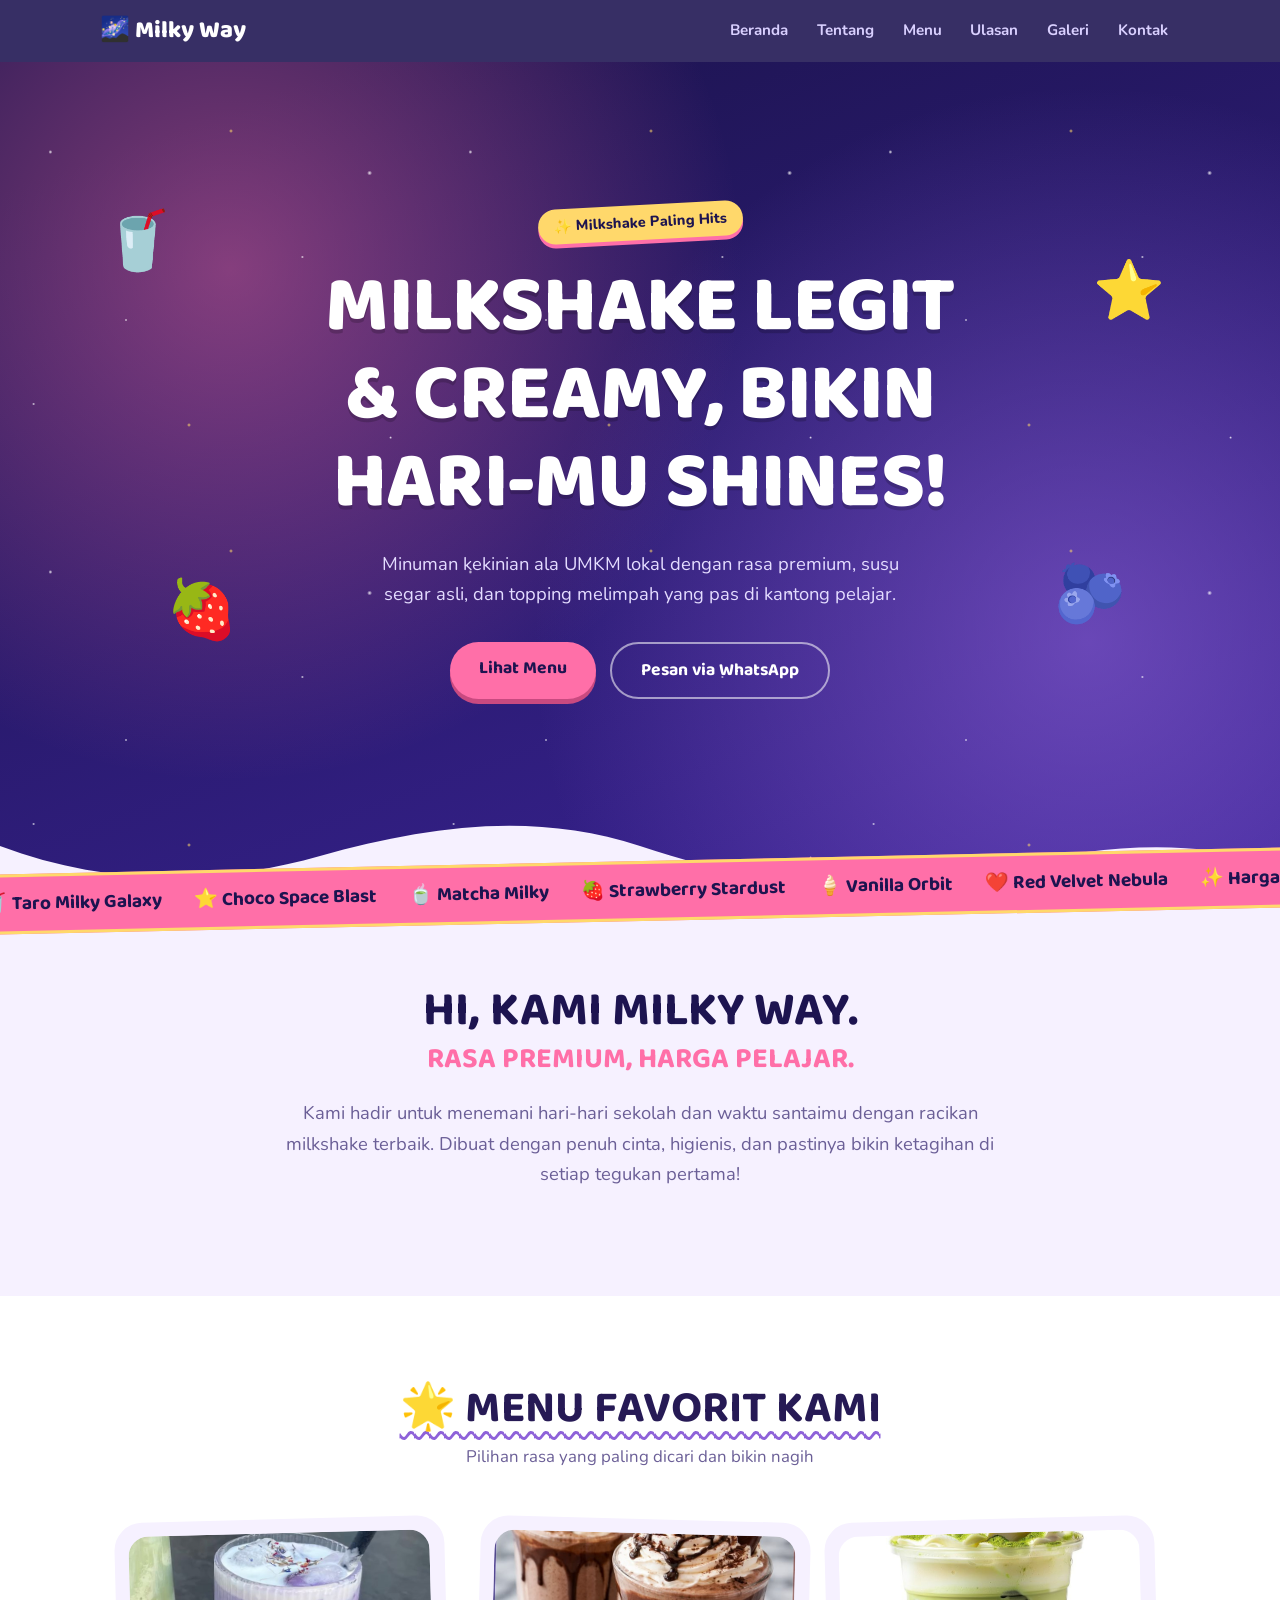
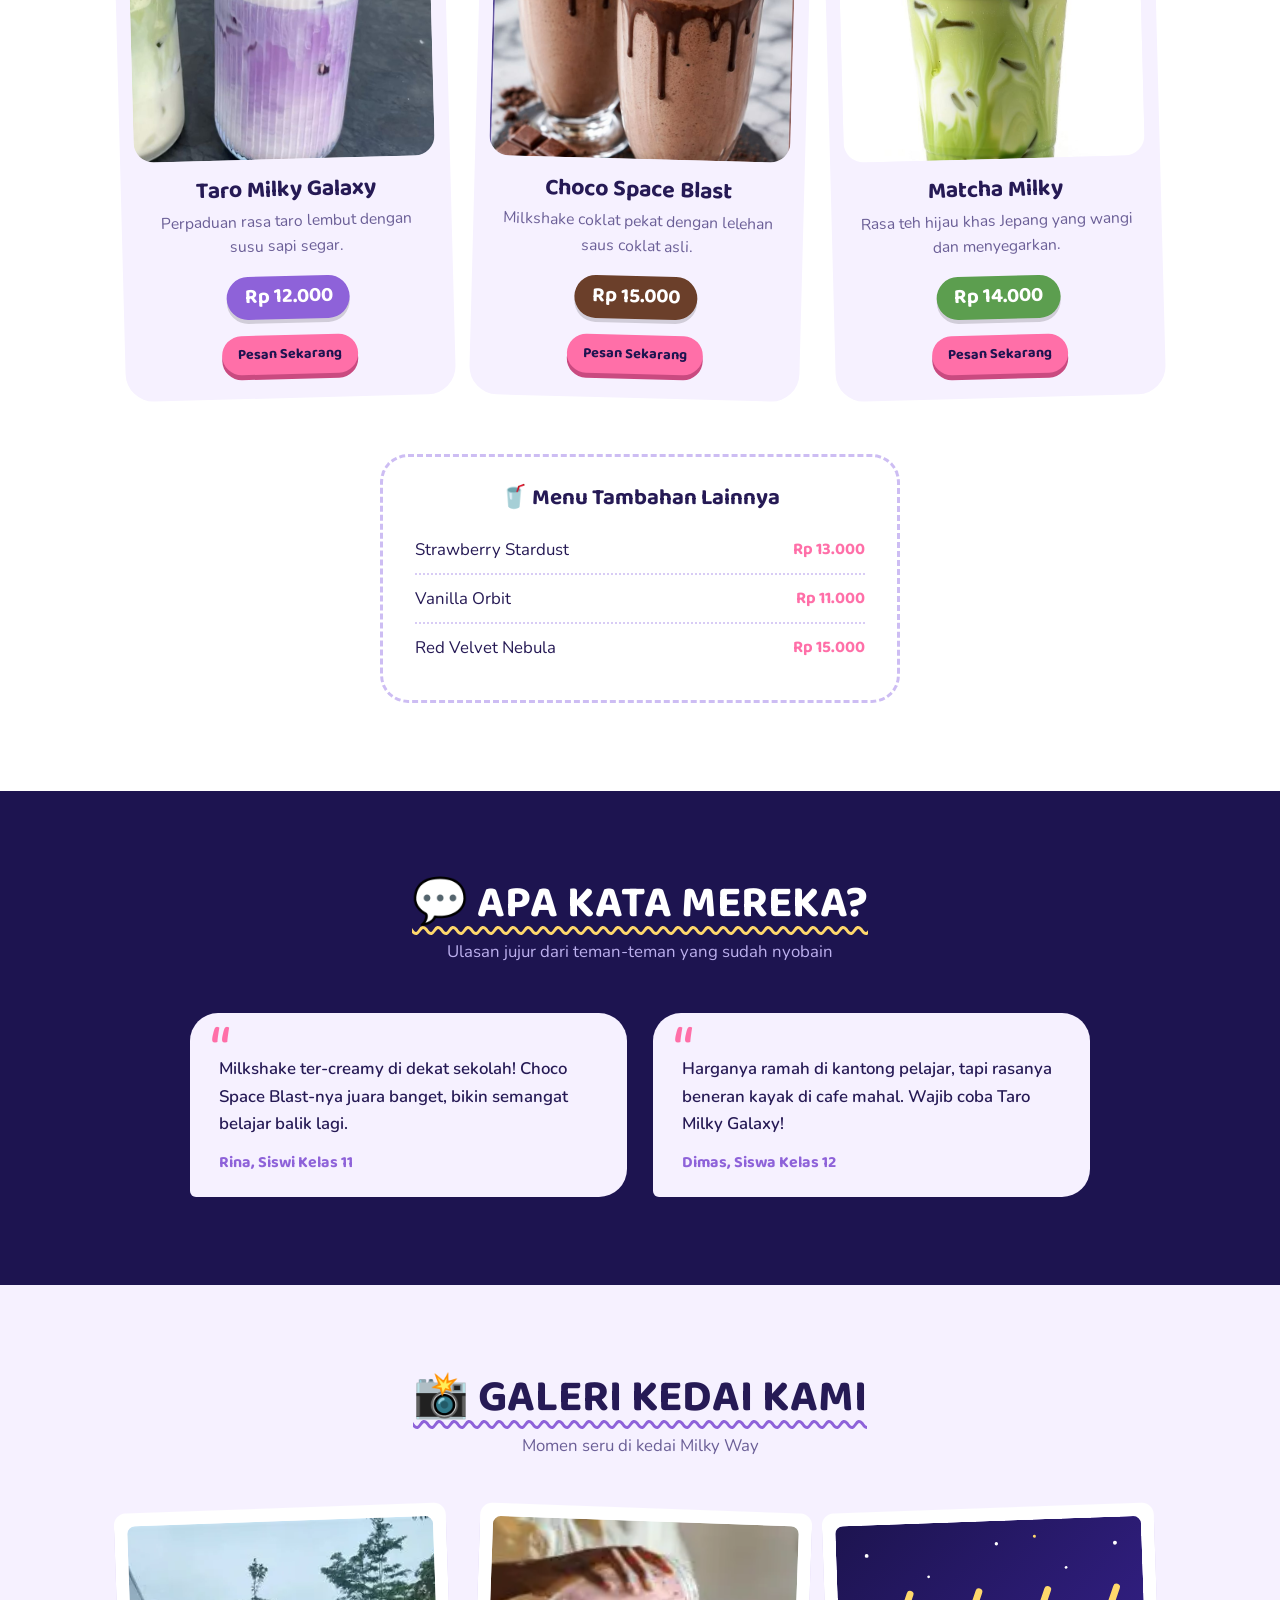
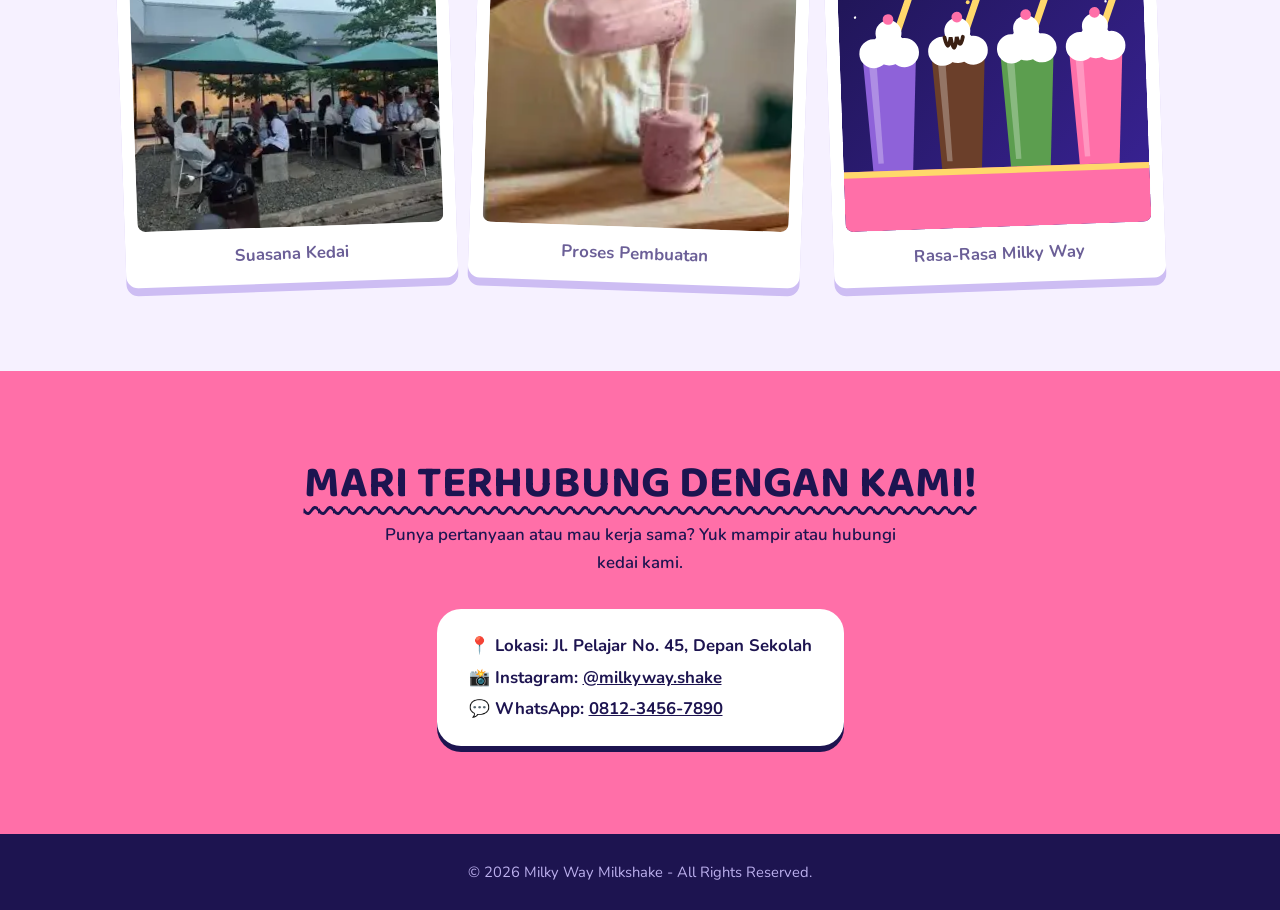
==== index.html @ abfe99e4 "Update index.html" ====
<!DOCTYPE html>
<html lang="id">
<head>
    <meta charset="UTF-8">
    <meta name="viewport" content="width=device-width, initial-scale=1.0">
    <link rel="stylesheet" href="lp.css">
    <title>Milky Way - Milkshake Kekinian</title>
</head>
<body>

  <!-- NAVBAR / HEADER -->
  <header>
    <div class="navbar">
      <div class="logo">🌌 Milky Way</div>
      <nav>
        <a href="#beranda">Beranda</a>
        <a href="#tentang">Tentang</a>
        <a href="#menu">Menu</a>
        <a href="#testimoni">Ulasan</a>
        <a href="#galeri">Galeri</a>
        <a href="#kontak">Kontak</a>
      </nav>
    </div>
  </header>

  <!-- 1. BERANDA -->
  <section id="beranda" class="hero-section">
    <span class="float f1">🥤</span>
    <span class="float f2">⭐</span>
    <span class="float f3">🍓</span>
    <span class="float f4">🫐</span>
    <div class="hero-content">
      <span class="badge">✨ Milkshake Paling Hits</span>
      <h1>MILKSHAKE LEGIT & CREAMY, BIKIN HARI-MU SHINES!</h1>
      <p>Minuman kekinian ala UMKM lokal dengan rasa premium, susu segar asli, dan topping melimpah yang pas di kantong pelajar.</p>
      <div class="hero-buttons">
        <a href="#menu" class="btn-primary">Lihat Menu</a>
        <a href="https://wa.me/6281234567890?text=Halo%20Kak,%20saya%20mau%20pesan%20Milkshake%20Milky%20Way" target="_blank" class="btn-secondary">Pesan via WhatsApp</a>
      </div>
    </div>
  </section>

  <!-- PITA BERJALAN -->
  <div class="ticker" aria-hidden="true">
    <div class="ticker-track">
      <span>🥤 Taro Milky Galaxy</span><span>⭐ Choco Space Blast</span><span>🍵 Matcha Milky</span><span>🍓 Strawberry Stardust</span><span>🍦 Vanilla Orbit</span><span>❤️ Red Velvet Nebula</span><span>✨ Harga Pelajar</span><span>🥛 Susu Segar Asli</span>
      <span>🥤 Taro Milky Galaxy</span><span>⭐ Choco Space Blast</span><span>🍵 Matcha Milky</span><span>🍓 Strawberry Stardust</span><span>🍦 Vanilla Orbit</span><span>❤️ Red Velvet Nebula</span><span>✨ Harga Pelajar</span><span>🥛 Susu Segar Asli</span>
    </div>
  </div>

  <!-- 2. TENTANG -->
  <section id="tentang" class="tentang-section">
    <div class="tentang-container">
      <h2>HI, KAMI MILKY WAY.</h2>
      <h3>RASA PREMIUM, HARGA PELAJAR.</h3>
      <p>Kami hadir untuk menemani hari-hari sekolah dan waktu santaimu dengan racikan milkshake terbaik. Dibuat dengan penuh cinta, higienis, dan pastinya bikin ketagihan di setiap tegukan pertama!</p>
    </div>
  </section>

  <!-- 3. MENU -->
  <section id="menu" class="menu-section">
    <h2>🌟 MENU FAVORIT KAMI</h2>
    <p class="section-subtitle">Pilihan rasa yang paling dicari dan bikin nagih</p>

    <div class="menu-container">
      <div class="menu-kartu">
        <img src="image/taro.jpg" alt="Taro Milky Galaxy">
        <h3>Taro Milky Galaxy</h3>
        <p>Perpaduan rasa taro lembut dengan susu sapi segar.</p>
        <span class="harga">Rp 12.000</span>
        <a href="https://wa.me/6281234567890?text=Halo,%20saya%20mau%20pesan%20Taro%20Milky%20Galaxy" target="_blank" class="btn-primary" style="margin-top: 1rem; display: inline-block; font-size: 0.9rem; padding: 0.5rem 1rem;">Pesan Sekarang</a>
      </div>
      <div class="menu-kartu">
        <img src="image/choco.jpg" alt="Choco Space Blast">
        <h3>Choco Space Blast</h3>
        <p>Milkshake coklat pekat dengan lelehan saus coklat asli.</p>
        <span class="harga">Rp 15.000</span>
        <a href="https://wa.me/6281234567890?text=Halo,%20saya%20mau%20pesan%20Choco%20Space%20Blast" target="_blank" class="btn-primary" style="margin-top: 1rem; display: inline-block; font-size: 0.9rem; padding: 0.5rem 1rem;">Pesan Sekarang</a>
      </div>
      <div class="menu-kartu">
        <img src="image/matcha.jpg" alt="Matcha Milky">
        <h3>Matcha Milky</h3>
        <p>Rasa teh hijau khas Jepang yang wangi dan menyegarkan.</p>
        <span class="harga">Rp 14.000</span>
        <a href="https://wa.me/6281234567890?text=Halo,%20saya%20mau%20pesan%20Matcha%20Milky" target="_blank" class="btn-primary" style="margin-top: 1rem; display: inline-block; font-size: 0.9rem; padding: 0.5rem 1rem;">Pesan Sekarang</a>
      </div>
    </div>

    <div class="menu-lainnya">
      <h3>🥤 Menu Tambahan Lainnya</h3>
      <ul>
        <li><span>Strawberry Stardust</span> <strong>Rp 13.000</strong></li>
        <li><span>Vanilla Orbit</span> <strong>Rp 11.000</strong></li>
        <li><span>Red Velvet Nebula</span> <strong>Rp 15.000</strong></li>
      </ul>
    </div>
  </section>

  <!-- 4. ULASAN -->
  <section id="testimoni" class="testimoni-section">
    <h2>💬 APA KATA MEREKA?</h2>
    <p class="section-subtitle">Ulasan jujur dari teman-teman yang sudah nyobain</p>

    <div class="testimoni-container">
      <div class="testimoni-kartu">
        <p>Milkshake ter-creamy di dekat sekolah! Choco Space Blast-nya juara banget, bikin semangat belajar balik lagi.</p>
        <h4>Rina, Siswi Kelas 11</h4>
      </div>
      <div class="testimoni-kartu">
        <p>Harganya ramah di kantong pelajar, tapi rasanya beneran kayak di cafe mahal. Wajib coba Taro Milky Galaxy!</p>
        <h4>Dimas, Siswa Kelas 12</h4>
      </div>
    </div>
  </section>

  <!-- 5. GALERI -->
  <section id="galeri" class="galeri-section">
    <h2>📸 GALERI KEDAI KAMI</h2>
    <p class="section-subtitle">Momen seru di kedai Milky Way</p>

    <div class="galeri-container">
      <div class="galeri-kartu">
        <img src="image/suasana.webp" alt="Suasana Kedai">
        <p>Suasana Kedai</p>
      </div>
      <div class="galeri-kartu">
        <img src="image/proses.webp" alt="Proses Pembuatan">
        <p>Proses Pembuatan</p>
      </div>
      <div class="galeri-kartu">
        <img src="image/rasa.svg" alt="Berbagai rasa milkshake Milky Way">
        <p>Rasa-Rasa Milky Way</p>
      </div>
    </div>
  </section>

  <!-- 6. KONTAK -->
  <section id="kontak" class="kontak-section">
    <h2>MARI TERHUBUNG DENGAN KAMI!</h2>
    <p>Punya pertanyaan atau mau kerja sama? Yuk mampir atau hubungi kedai kami.</p>
    <div class="kontak-info">
      <p>📍 Lokasi: Jl. Pelajar No. 45, Depan Sekolah</p>
      <p>📸 Instagram: <a href="https://instagram.com/milkyway.shake" target="_blank" style="color: var(--night); font-weight: bold;">@milkyway.shake</a></p>
      <p>💬 WhatsApp: <a href="https://wa.me/6281234567890" target="_blank" style="color: var(--night); font-weight: bold;">0812-3456-7890</a></p>
    </div>
  </section>

  <footer>
    <p>&copy; 2026 Milky Way Milkshake - All Rights Reserved.</p>
  </footer>

</body>
</html>
---- lp.css ----
@import url('https://fonts.googleapis.com/css2?family=Baloo+2:wght@600;700;800&family=Nunito:wght@400;600;700&display=swap');

/* ---------- Token warna & font: langit malam ---------- */
:root {
  --night: #1d1450;
  --night-2: #3a2397;
  --milk: #f6f1ff;
  --white: #ffffff;
  --ink: #261a55;
  --muted: #6b5f97;
  --lilac: #cdbdf3;
  --pink: #ff6fa8;
  --taro: #8e62d9;
  --choco: #6b3f2a;
  --matcha: #5c9e4f;
  --butter: #ffd86b;
  --display: 'Baloo 2', 'Trebuchet MS', sans-serif;
  --body: 'Nunito', 'Segoe UI', sans-serif;
}

*, *::before, *::after { box-sizing: border-box; }
html { scroll-behavior: smooth; }

body {
  margin: 0;
  overflow-x: hidden;
  font-family: var(--body);
  font-size: 1.05rem;
  line-height: 1.65;
  color: var(--ink);
  background: var(--milk);
}

h1, h2, h3, h4 { font-family: var(--display); line-height: 1.1; margin: 0; }
img { max-width: 100%; display: block; }
a:focus-visible { outline: 3px solid var(--butter); outline-offset: 3px; }

section { padding: 5.5rem 1.25rem; scroll-margin-top: 64px; }

/* ---------- Navbar ---------- */
header {
  position: sticky; top: 0; z-index: 50;
  background: rgba(29, 20, 80, 0.88);
  backdrop-filter: blur(10px);
  -webkit-backdrop-filter: blur(10px);
}
.navbar {
  max-width: 1120px; margin: 0 auto;
  padding: 0.7rem 1.25rem;
  display: flex; align-items: center; justify-content: space-between; gap: 1rem;
}
.logo {
  font-family: var(--display); font-weight: 800; font-size: 1.5rem;
  color: var(--white); white-space: nowrap;
}
nav { display: flex; align-items: center; gap: 0.3rem; }
nav a {
  color: #d9d0ff; text-decoration: none; font-weight: 700; font-size: 0.95rem;
  padding: 0.4rem 0.75rem; border-radius: 999px; white-space: nowrap;
  transition: background 0.2s, color 0.2s, transform 0.2s;
}
nav a:hover { background: rgba(255, 255, 255, 0.12); color: var(--white); }
nav a.btn-login {
  background: var(--pink); color: var(--night);
  margin-left: 0.5rem; padding: 0.45rem 1.1rem;
}
nav a.btn-login::before { content: "🔑 "; }
nav a.btn-login:hover { background: var(--butter); color: var(--night); transform: rotate(-3deg) scale(1.05); }

/* ---------- Hero ---------- */
.hero-section {
  position: relative; min-height: 92vh;
  display: flex; align-items: center; justify-content: center;
  text-align: center; padding: 6rem 1.25rem 9rem;
  color: var(--white); overflow: hidden;
  background:
    radial-gradient(circle at 18% 25%, rgba(255, 111, 168, 0.45), transparent 42%),
    radial-gradient(circle at 85% 70%, rgba(142, 98, 217, 0.6), transparent 45%),
    linear-gradient(160deg, var(--night) 10%, var(--night-2) 100%);
}
.hero-section::before {
  content: ""; position: absolute; inset: -50% 0 0 0;
  background-image:
    radial-gradient(2px 2px at 12% 20%, #fff, transparent),
    radial-gradient(1.5px 1.5px at 30% 60%, #fff, transparent),
    radial-gradient(2px 2px at 55% 15%, var(--butter), transparent),
    radial-gradient(1.5px 1.5px at 72% 45%, #fff, transparent),
    radial-gradient(2.5px 2.5px at 88% 25%, #fff, transparent),
    radial-gradient(1.5px 1.5px at 8% 80%, #fff, transparent),
    radial-gradient(2px 2px at 45% 85%, var(--butter), transparent),
    radial-gradient(1.5px 1.5px at 93% 88%, #fff, transparent);
  background-size: 420px 420px;
  opacity: 0.85;
  animation: bintang 90s linear infinite;
}
.hero-section::after {
  content: ""; position: absolute; left: 0; right: 0; bottom: -1px; height: 90px;
  background: url("data:image/svg+xml,%3Csvg xmlns='http://www.w3.org/2000/svg' viewBox='0 0 1440 90' preserveAspectRatio='none'%3E%3Cpath fill='%23f6f1ff' d='M0 45c120 40 240 40 360 10s240-45 360-10 240 55 360 30 240-45 360-10V90H0z'/%3E%3C/svg%3E") center / 100% 100% no-repeat;
}
@keyframes bintang { to { transform: translateY(420px); } }

/* emoji melayang */
.float {
  position: absolute; z-index: 1;
  font-size: clamp(2rem, 5vw, 3.6rem);
  animation: melayang 6s ease-in-out infinite;
}
.f1 { top: 16%; left: 8%; }
.f2 { top: 22%; right: 9%; animation-delay: -2s; }
.f3 { bottom: 28%; left: 13%; animation-delay: -4s; }
.f4 { bottom: 30%; right: 12%; animation-delay: -1s; }
@keyframes melayang { 50% { transform: translateY(-18px) rotate(8deg); } }

.hero-content { position: relative; z-index: 2; max-width: 760px; }
.badge {
  display: inline-block; background: var(--butter); color: var(--night);
  font-weight: 800; font-size: 0.9rem; padding: 0.35rem 1rem;
  border-radius: 999px; margin-bottom: 1.4rem;
  transform: rotate(-3deg); box-shadow: 0 4px 0 var(--pink);
}
.hero-content h1 {
  font-size: clamp(2.6rem, 8vw, 5rem); font-weight: 800;
  letter-spacing: -0.01em; text-wrap: balance;
  text-shadow: 0 4px 0 rgba(0, 0, 0, 0.18);
}
.hero-content > p {
  max-width: 560px; margin: 1.4rem auto 2rem;
  color: #e4dcff; font-size: 1.15rem;
}
.hero-buttons { display: flex; gap: 0.9rem; justify-content: center; flex-wrap: wrap; }
.btn-primary, .btn-secondary {
  font-family: var(--display); font-weight: 700; font-size: 1.1rem;
  text-decoration: none; padding: 0.75rem 1.8rem; border-radius: 999px;
  transition: transform 0.15s, box-shadow 0.15s, background 0.2s;
}
.btn-primary { background: var(--pink); color: var(--night); box-shadow: 0 5px 0 #c94a80; }
.btn-primary:hover { transform: translateY(2px); box-shadow: 0 3px 0 #c94a80; }
.btn-secondary { color: var(--white); border: 2px solid rgba(255, 255, 255, 0.55); }
.btn-secondary:hover { background: rgba(255, 255, 255, 0.14); }

/* ---------- Pita berjalan ---------- */
.ticker {
  position: relative; z-index: 2;
  margin: -1.8rem -1rem 0; padding: 0.7rem 0;
  background: var(--pink); color: var(--night);
  border-block: 3px solid var(--butter);
  transform: rotate(-1.2deg);
  overflow: hidden; white-space: nowrap;
  font-family: var(--display); font-weight: 700; font-size: 1.2rem;
}
.ticker-track { display: inline-flex; width: max-content; animation: jalan 32s linear infinite; }
.ticker-track span { padding-right: 2rem; }
@keyframes jalan { to { transform: translateX(-50%); } }

/* ---------- Tentang ---------- */
.tentang-section { background: var(--milk); padding-top: 4rem; }
.tentang-container { max-width: 720px; margin: 0 auto; text-align: center; }
.tentang-container h2 { font-size: clamp(2rem, 5vw, 3rem); color: var(--night); }
.tentang-container h3 {
  font-size: clamp(1.3rem, 3.5vw, 1.8rem); color: var(--pink); margin: 0.4rem 0 1.4rem;
}
.tentang-container p { color: var(--muted); font-size: 1.15rem; }

/* ---------- Judul seksi ---------- */
.menu-section > h2, .testimoni-section > h2, .galeri-section > h2, .kontak-section > h2 {
  text-align: center; font-size: clamp(1.9rem, 5vw, 2.8rem);
  text-decoration: underline wavy var(--taro) 3px; text-underline-offset: 10px;
}
.testimoni-section > h2 { text-decoration-color: var(--butter); }
.kontak-section > h2 { text-decoration-color: var(--night); }
.section-subtitle { text-align: center; color: var(--muted); margin: 0.6rem auto 3rem; }

/* ---------- Menu ---------- */
.menu-section { background: var(--white); }
.menu-container {
  max-width: 1040px; margin: 0 auto; display: grid; gap: 1.6rem;
  grid-template-columns: repeat(auto-fit, minmax(260px, 1fr));
}
.menu-kartu {
  background: var(--milk); border-radius: 28px; padding: 0.9rem 0.9rem 1.5rem;
  text-align: center; display: flex; flex-direction: column; align-items: center;
  transition: transform 0.25s;
}
.menu-kartu:nth-child(odd) { transform: rotate(-1.5deg); }
.menu-kartu:nth-child(even) { transform: rotate(1.5deg); }
.menu-kartu:hover { transform: rotate(0) translateY(-8px); }
.menu-kartu img {
  width: 100%; aspect-ratio: 4 / 3; object-fit: cover;
  border-radius: 20px; background: #e5dcfb;
}
.menu-kartu h3 { font-size: 1.45rem; margin: 1.1rem 0 0.4rem; }
.menu-kartu p { margin: 0 0.6rem 1rem; color: var(--muted); font-size: 0.98rem; }
.harga {
  margin-top: auto; font-family: var(--display); font-weight: 700; font-size: 1.3rem;
  color: var(--white); background: var(--taro);
  padding: 0.25rem 1.1rem; border-radius: 999px;
  box-shadow: 0 4px 0 rgba(0, 0, 0, 0.15);
}
.menu-kartu:nth-child(2) .harga { background: var(--choco); }
.menu-kartu:nth-child(3) .harga { background: var(--matcha); }

.menu-lainnya {
  max-width: 520px; margin: 3.5rem auto 0; padding: 1.8rem 2rem;
  border: 3px dashed var(--lilac); border-radius: 28px;
}
.menu-lainnya h3 { text-align: center; font-size: 1.4rem; margin-bottom: 1rem; }
.menu-lainnya ul { list-style: none; margin: 0; padding: 0; }
.menu-lainnya li {
  display: flex; justify-content: space-between; gap: 1rem;
  padding: 0.6rem 0; border-bottom: 2px dotted #d8ccf5;
}
.menu-lainnya li:last-child { border-bottom: 0; }
.menu-lainnya strong { color: var(--pink); font-family: var(--display); }

/* ---------- Ulasan ---------- */
.testimoni-section { background: var(--night); color: var(--white); }
.testimoni-section .section-subtitle { color: #bcb0ee; }
.testimoni-container {
  max-width: 900px; margin: 0 auto; display: grid; gap: 1.6rem;
  grid-template-columns: repeat(auto-fit, minmax(280px, 1fr));
}
.testimoni-kartu {
  position: relative; background: var(--milk); color: var(--ink);
  border-radius: 28px 28px 28px 6px; padding: 2.6rem 1.8rem 1.6rem;
}
.testimoni-kartu::before {
  content: "\201C"; position: absolute; top: 0.2rem; left: 1.3rem;
  font-family: var(--display); font-size: 4.5rem; line-height: 1; color: var(--pink);
}
.testimoni-kartu p { margin: 0 0 1rem; font-weight: 600; }
.testimoni-kartu h4 { font-size: 1rem; color: var(--taro); }

/* ---------- Galeri (polaroid) ---------- */
.galeri-section { background: var(--milk); }
.galeri-container {
  max-width: 1040px; margin: 0 auto; display: grid; gap: 1.4rem;
  grid-template-columns: repeat(auto-fit, minmax(240px, 1fr));
}
.galeri-kartu {
  margin: 0; text-align: center; background: var(--white);
  padding: 0.8rem 0.8rem 1rem; border-radius: 12px;
  box-shadow: 0 8px 0 var(--lilac); transition: transform 0.25s;
}
.galeri-kartu:nth-child(odd) { transform: rotate(-2deg); }
.galeri-kartu:nth-child(even) { transform: rotate(2deg); }
.galeri-kartu:hover { transform: rotate(0) scale(1.03); }
.galeri-kartu img {
  width: 100%; aspect-ratio: 1; object-fit: cover;
  border-radius: 8px; background: #e5dcfb;
}
.galeri-kartu p { margin: 0.8rem 0 0; font-weight: 700; color: var(--muted); }

/* ---------- Kontak ---------- */
.kontak-section { background: var(--pink); color: var(--night); text-align: center; }
.kontak-section > p { max-width: 520px; margin: 0.8rem auto 2rem; font-weight: 600; }
.kontak-info {
  display: inline-block; background: var(--white); border-radius: 24px;
  padding: 1.2rem 2rem; text-align: left; box-shadow: 0 6px 0 var(--night);
}
.kontak-info p { margin: 0.25rem 0; font-weight: 700; }

/* ---------- Footer ---------- */
footer {
  background: var(--night); color: #bcb0ee; text-align: center;
  padding: 1.6rem 1rem; font-size: 0.92rem;
}
footer p { margin: 0; }

/* ---------- Halaman login ---------- */
.login-body {
  position: relative; min-height: 100vh; display: grid; place-items: center;
  padding: 1.5rem; overflow: hidden; color: var(--ink);
  background:
    radial-gradient(circle at 12% 18%, rgba(255, 111, 168, 0.45), transparent 42%),
    radial-gradient(circle at 88% 80%, rgba(142, 98, 217, 0.6), transparent 45%),
    linear-gradient(160deg, var(--night) 10%, var(--night-2) 100%);
}
.login-card {
  position: relative; z-index: 2; width: min(900px, 100%);
  display: grid; grid-template-columns: 1fr 1fr;
  background: var(--white); border-radius: 36px; overflow: hidden;
  box-shadow: 0 12px 0 var(--pink);
}
.login-side {
  display: flex; flex-direction: column; justify-content: center;
  padding: 2.5rem; text-align: center; color: var(--white);
  background:
    radial-gradient(2px 2px at 20% 25%, #fff, transparent),
    radial-gradient(2px 2px at 75% 15%, var(--butter), transparent),
    radial-gradient(1.5px 1.5px at 60% 70%, #fff, transparent),
    radial-gradient(2px 2px at 25% 85%, #fff, transparent),
    linear-gradient(160deg, var(--night), var(--night-2));
}
.login-side .big { font-size: 5rem; line-height: 1; margin-bottom: 1rem; }
.login-side h2 { font-size: 2rem; }
.login-side p { margin: 0.6rem 0 0; color: #e4dcff; }
.login-form-wrap { padding: 2.5rem; }
.login-form-wrap h1 { font-size: 2.2rem; color: var(--night); }
.login-form-wrap > p { color: var(--muted); margin: 0.3rem 0 0; }
.field { display: block; margin-top: 1.1rem; font-weight: 700; font-size: 0.95rem; }
.field input {
  width: 100%; margin-top: 0.35rem; padding: 0.8rem 1rem;
  font: inherit; color: var(--ink); background: var(--milk);
  border: 2px solid var(--lilac); border-radius: 16px;
}
.field input:focus {
  outline: none; background: var(--white);
  border-color: var(--taro); box-shadow: 0 0 0 4px #e5dcfb;
}
button.btn-primary { border: 0; cursor: pointer; width: 100%; margin-top: 1.6rem; }
.login-back { display: inline-block; margin-top: 1.4rem; color: var(--taro); font-weight: 700; text-decoration: none; }
.login-back:hover { text-decoration: underline; }

/* ---------- Responsif ---------- */
@media (max-width: 760px) {
  .navbar { flex-direction: column; gap: 0.3rem; padding: 0.6rem 0.8rem; }
  nav { max-width: 100%; overflow-x: auto; scrollbar-width: none; }
  nav::-webkit-scrollbar { display: none; }
  section { padding: 4rem 1rem; scroll-margin-top: 100px; }
  .hero-section { min-height: 85vh; padding-bottom: 7rem; }
  .menu-lainnya { padding: 1.4rem 1.2rem; }
  .f3, .f4 { display: none; }
  .login-card { grid-template-columns: 1fr; }
  .login-side { padding: 1.6rem; }
  .login-side .big { font-size: 3.5rem; }
  .login-form-wrap { padding: 1.8rem 1.4rem; }
}
@media (prefers-reduced-motion: reduce) {
  html { scroll-behavior: auto; }
  .hero-section::before, .float, .ticker-track { animation: none; }
  .btn-primary, .btn-secondary, nav a, .menu-kartu, .galeri-kartu { transition: none; }
}

/* ================= halaman pesan menu ================= */
.ps-hero {
  position: relative; overflow: hidden; text-align: center; color: var(--white);
  padding: 3.5rem 1.25rem 5rem;
  background:
    radial-gradient(circle at 15% 30%, rgba(255, 111, 168, 0.45), transparent 42%),
    radial-gradient(circle at 85% 70%, rgba(142, 98, 217, 0.6), transparent 45%),
    linear-gradient(160deg, var(--night) 10%, var(--night-2) 100%);
}
.ps-hero::after {
  content: ""; position: absolute; left: 0; right: 0; bottom: -1px; height: 60px;
  background: url("data:image/svg+xml,%3Csvg xmlns='http://www.w3.org/2000/svg' viewBox='0 0 1440 90' preserveAspectRatio='none'%3E%3Cpath fill='%23f6f1ff' d='M0 45c120 40 240 40 360 10s240-45 360-10 240 55 360 30 240-45 360-10V90H0z'/%3E%3C/svg%3E") center / 100% 100% no-repeat;
}
.ps-hero h1 { font-size: clamp(2rem, 6vw, 3.4rem); position: relative; z-index: 2; }
.ps-hero p { position: relative; z-index: 2; color: #e4dcff; margin: 0.6rem 0 0; }
.ps-keluar { color: #d9d0ff; font-weight: 700; text-decoration: none; font-size: 0.95rem; }
.ps-keluar:hover { color: var(--white); }

.ps-wrap {
  max-width: 1120px; margin: 0 auto; padding: 1rem 1.25rem 6rem;
  display: grid; grid-template-columns: 1fr 360px; gap: 2rem; align-items: start;
}
.ps-judul { font-size: 1.6rem; margin: 0 0 1rem; }
.ps-daftar { display: grid; grid-template-columns: repeat(auto-fill, minmax(210px, 1fr)); gap: 1.1rem; }
.ps-item {
  background: var(--white); border-radius: 24px; padding: 1.2rem;
  text-align: center; border: 3px solid transparent;
  transition: border-color 0.2s, transform 0.2s;
}
.ps-item.aktif { border-color: var(--pink); transform: translateY(-4px); }
.ps-ikon {
  width: 84px; height: 84px; margin: 0 auto 0.7rem; border-radius: 50%;
  display: grid; place-items: center; font-size: 2.6rem;
  box-shadow: 0 5px 0 rgba(0, 0, 0, 0.15);
}
.ps-item h3 { font-size: 1.15rem; }
.ps-harga { color: var(--pink); font-family: var(--display); font-weight: 700; font-size: 1.1rem; margin: 0.15rem 0 0.8rem; }
.ps-stepper { display: inline-flex; align-items: center; gap: 0.7rem; background: var(--milk); border-radius: 999px; padding: 0.25rem; }
.ps-stepper button {
  width: 36px; height: 36px; border: 0; border-radius: 50%; cursor: pointer;
  font: 700 1.3rem var(--display); color: var(--white); background: var(--night-2);
}
.ps-stepper button:hover { background: var(--pink); color: var(--night); }
.ps-stepper button:focus-visible { outline: 3px solid var(--butter); outline-offset: 2px; }
.ps-stepper output { min-width: 1.6rem; font-family: var(--display); font-weight: 800; font-size: 1.2rem; }

.ps-opsi { background: var(--white); border-radius: 24px; padding: 1.4rem; margin-top: 1.6rem; }
.ps-opsi h3 { font-size: 1.2rem; margin-bottom: 0.7rem; }
.ps-chips { display: flex; flex-wrap: wrap; gap: 0.6rem; margin-bottom: 1.1rem; }
.ps-chip { position: relative; }
.ps-chip input { position: absolute; opacity: 0; inset: 0; cursor: pointer; }
.ps-chip span {
  display: inline-block; padding: 0.45rem 1rem; border-radius: 999px; font-weight: 700;
  background: var(--milk); border: 2px solid var(--lilac); color: var(--ink);
}
.ps-chip input:checked + span { background: var(--night-2); border-color: var(--night-2); color: var(--white); }
.ps-chip input:focus-visible + span { outline: 3px solid var(--butter); outline-offset: 2px; }
.ps-opsi textarea {
  width: 100%; min-height: 70px; padding: 0.8rem 1rem; resize: vertical;
  font: inherit; color: var(--ink); background: var(--milk);
  border: 2px solid var(--lilac); border-radius: 16px;
}

.ps-cart {
  position: sticky; top: 84px; background: var(--night); color: var(--white);
  border-radius: 28px; padding: 1.6rem; box-shadow: 0 8px 0 var(--pink);
}
.ps-cart h2 { font-size: 1.6rem; }
.ps-kosong { color: #bcb0ee; text-align: center; padding: 1.4rem 0; }
.ps-baris { display: flex; justify-content: space-between; gap: 0.8rem; padding: 0.55rem 0; border-bottom: 2px dotted rgba(255, 255, 255, 0.2); }
.ps-baris small { display: block; color: #bcb0ee; }
.ps-total { display: flex; justify-content: space-between; align-items: baseline; margin-top: 1rem; font-family: var(--display); }
.ps-total strong { font-size: 2rem; color: var(--butter); }
.ps-diskon { color: var(--butter); font-weight: 700; }
.ps-meter { height: 12px; border-radius: 999px; background: rgba(255, 255, 255, 0.15); overflow: hidden; margin: 1rem 0 0.4rem; }
.ps-meter div { height: 100%; width: 0; background: linear-gradient(90deg, var(--pink), var(--butter)); transition: width 0.4s; }
.ps-meter-teks { font-size: 0.9rem; color: #d9d0ff; margin: 0; }
.ps-cart button.btn-primary:disabled { opacity: 0.45; cursor: not-allowed; transform: none; }

.ps-overlay {
  position: fixed; inset: 0; z-index: 100; display: grid; place-items: center; padding: 1.2rem;
  background: rgba(29, 20, 80, 0.85); backdrop-filter: blur(6px);
}
.ps-overlay[hidden] { display: none; }
.ps-sukses {
  width: min(440px, 100%); background: var(--white); border-radius: 32px;
  padding: 2rem; text-align: center; box-shadow: 0 10px 0 var(--pink);
  animation: muncul 0.4s ease-out;
}
@keyframes muncul { from { transform: scale(0.8) translateY(30px); opacity: 0; } }
.ps-roket { font-size: 4rem; animation: melayang 3s ease-in-out infinite; }
.ps-sukses h2 { color: var(--night); font-size: 2rem; }
.ps-nomor {
  display: inline-block; margin: 0.8rem 0; padding: 0.3rem 1.1rem; border-radius: 999px;
  background: var(--butter); color: var(--night); font-family: var(--display); font-weight: 800;
}
.ps-sukses .ps-baris { border-color: var(--lilac); text-align: left; }
.ps-sukses .ps-total strong { color: var(--pink); }
.ps-sukses button.btn-primary { margin-top: 1.4rem; }

.ps-bar { display: none; }

@media (max-width: 860px) {
  .ps-wrap { grid-template-columns: 1fr; }
  .ps-cart { position: static; }
  .ps-bar {
    display: flex; justify-content: space-between; align-items: center;
    position: fixed; left: 0.8rem; right: 0.8rem; bottom: 0.8rem; z-index: 60;
    padding: 0.7rem 1.2rem; border-radius: 999px; text-decoration: none;
    background: var(--pink); color: var(--night); font-family: var(--display); font-weight: 800;
    box-shadow: 0 5px 0 #c94a80;
  }
}
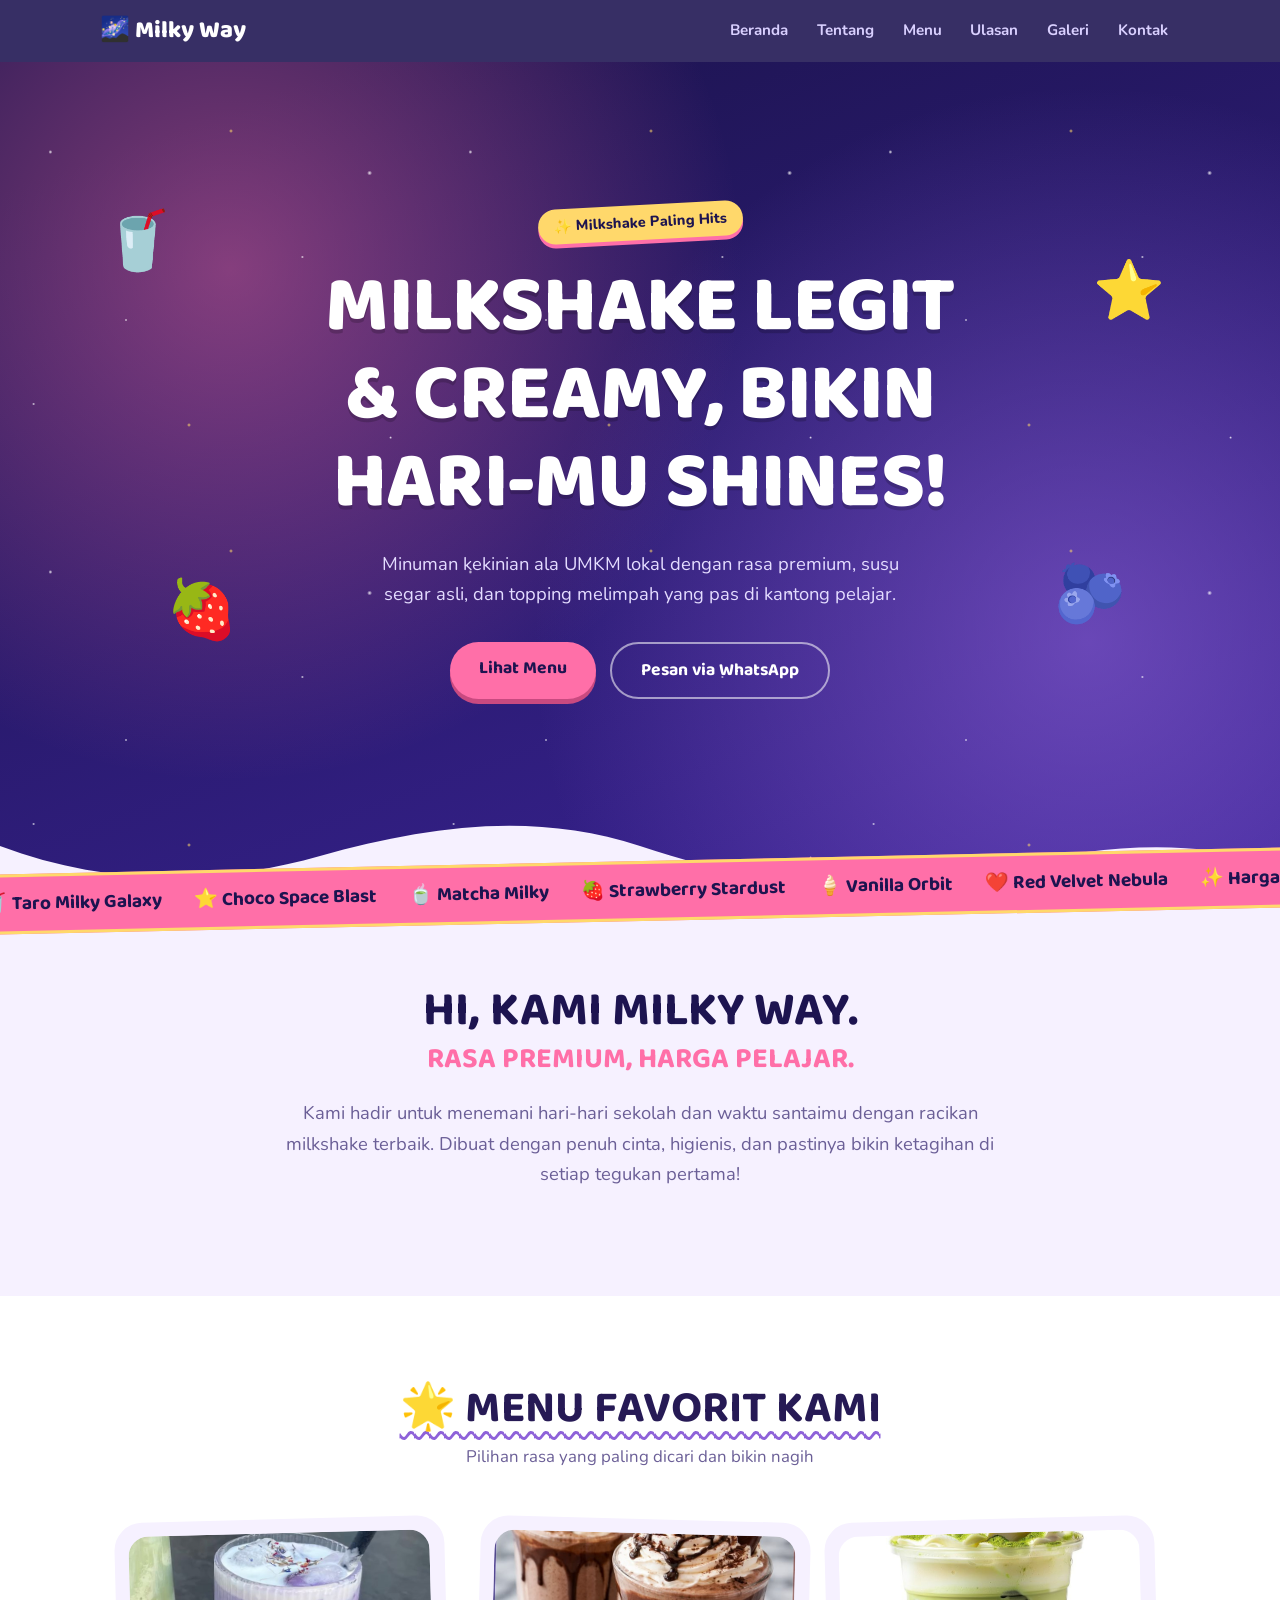
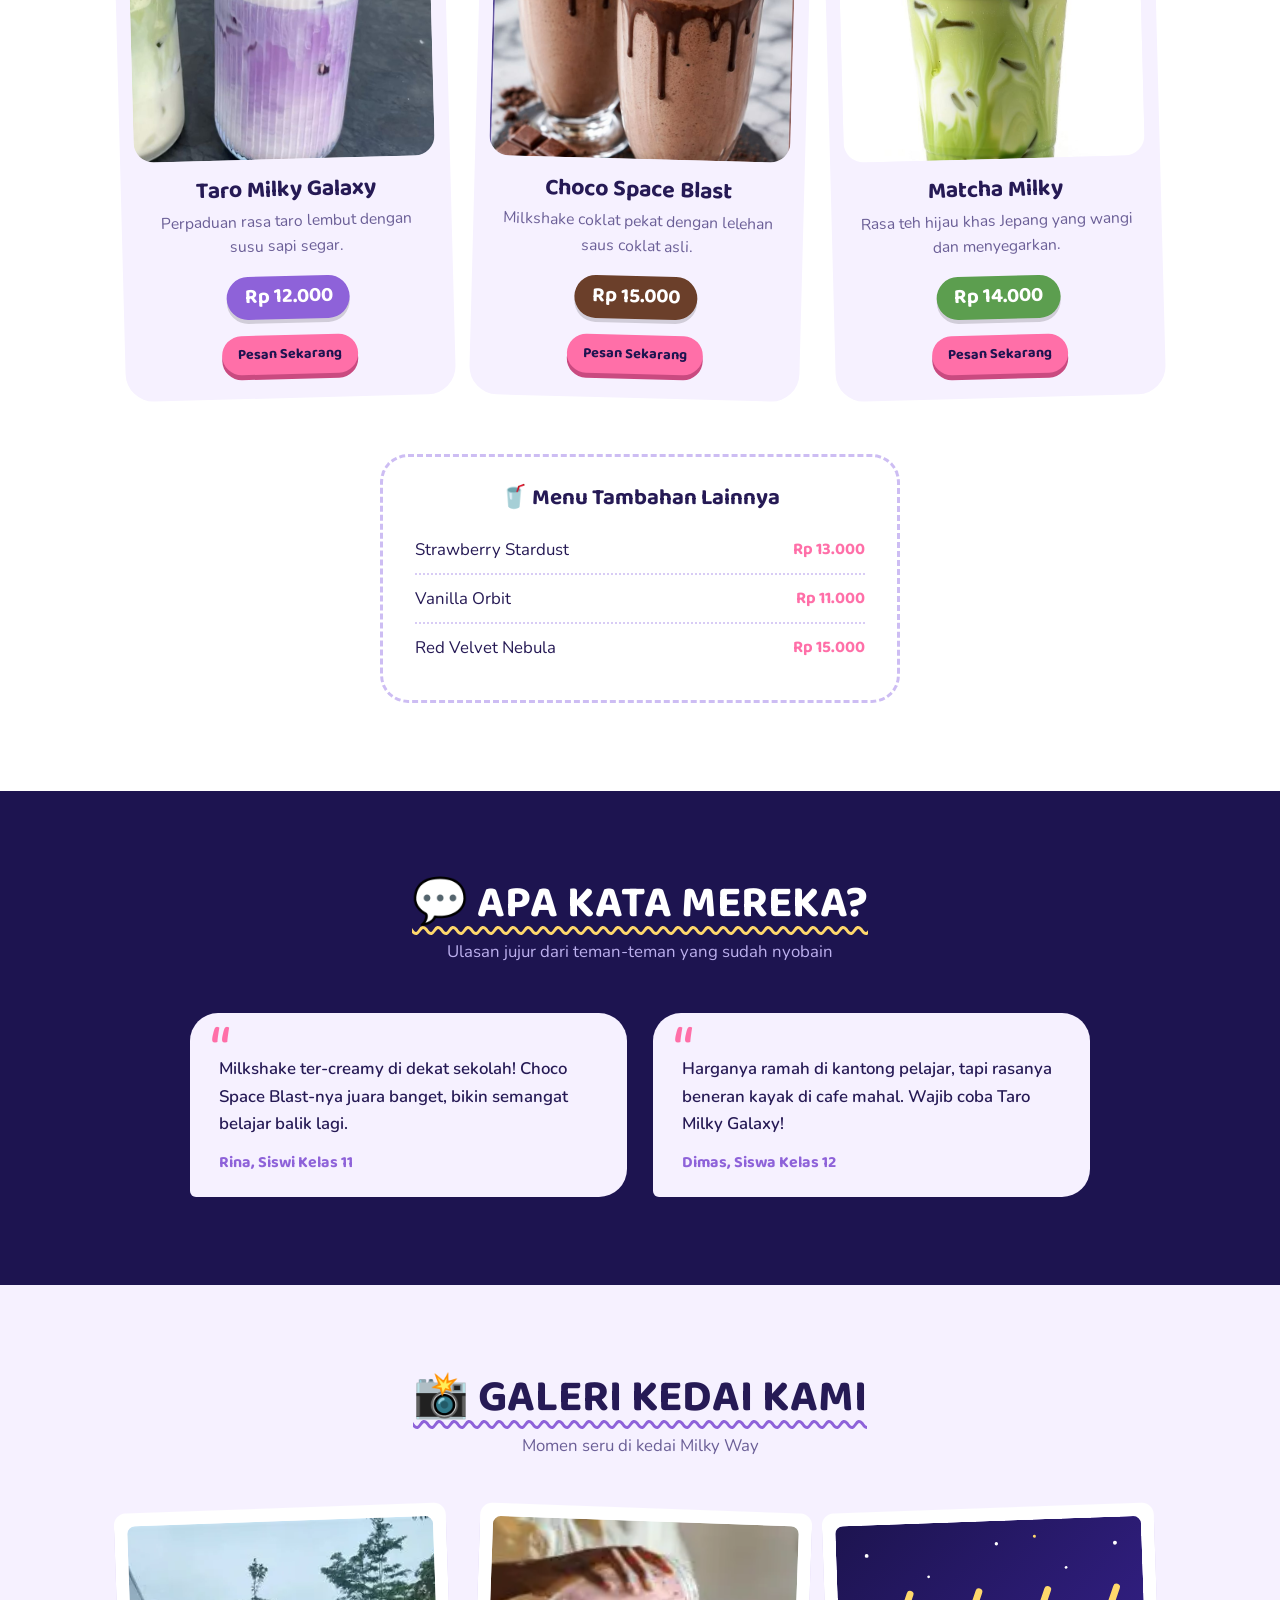
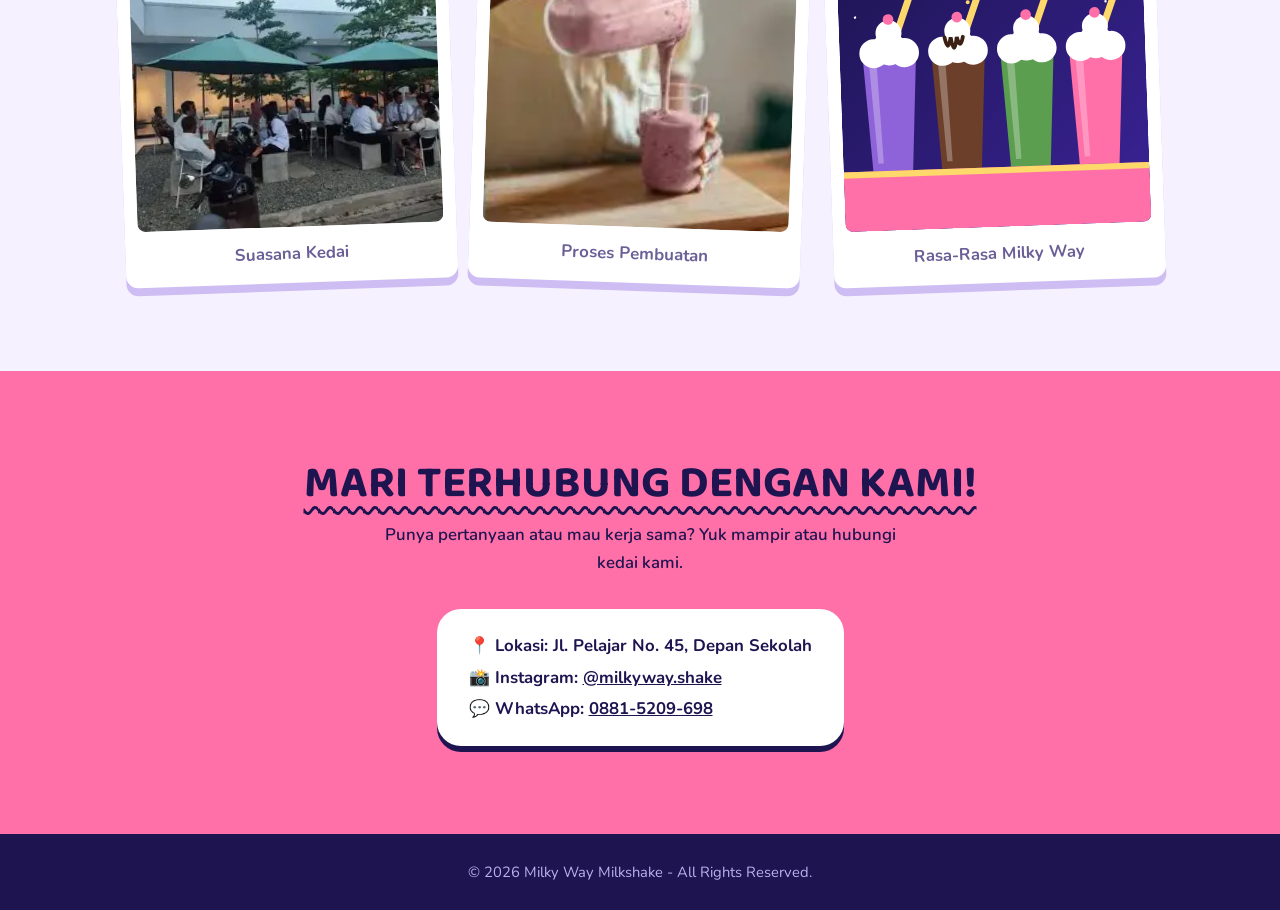
==== commit 5409a0d8: "Update index.html" ====
--- a/index.html
+++ b/index.html
@@ -141,7 +141,7 @@
     <div class="kontak-info">
       <p>📍 Lokasi: Jl. Pelajar No. 45, Depan Sekolah</p>
       <p>📸 Instagram: <a href="https://instagram.com/milkyway.shake" target="_blank" style="color: var(--night); font-weight: bold;">@milkyway.shake</a></p>
-      <p>💬 WhatsApp: <a href="https://wa.me/6281234567890" target="_blank" style="color: var(--night); font-weight: bold;">0812-3456-7890</a></p>
+      <p>💬 WhatsApp: <a href="https://wa.me/628815209698" target="_blank" style="color: var(--night); font-weight: bold;">0881-5209-698</a></p>
     </div>
   </section>
 
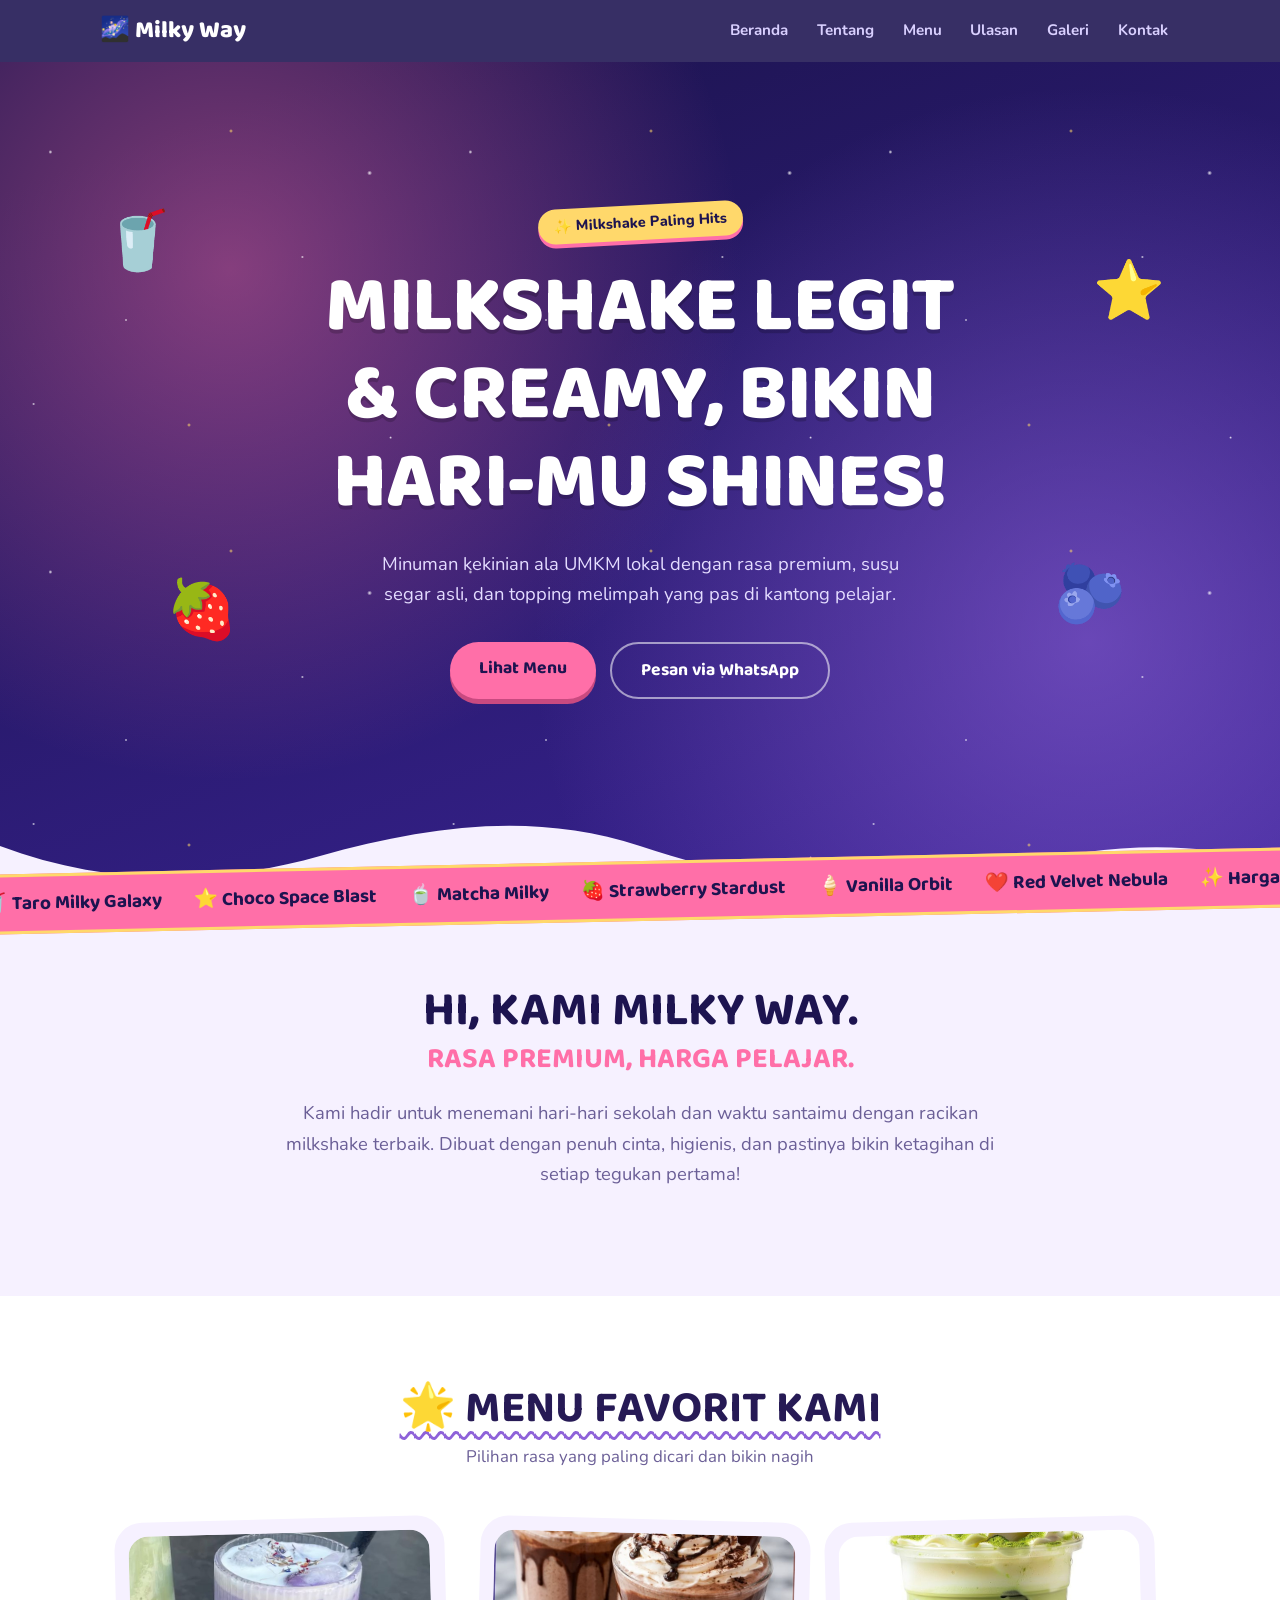
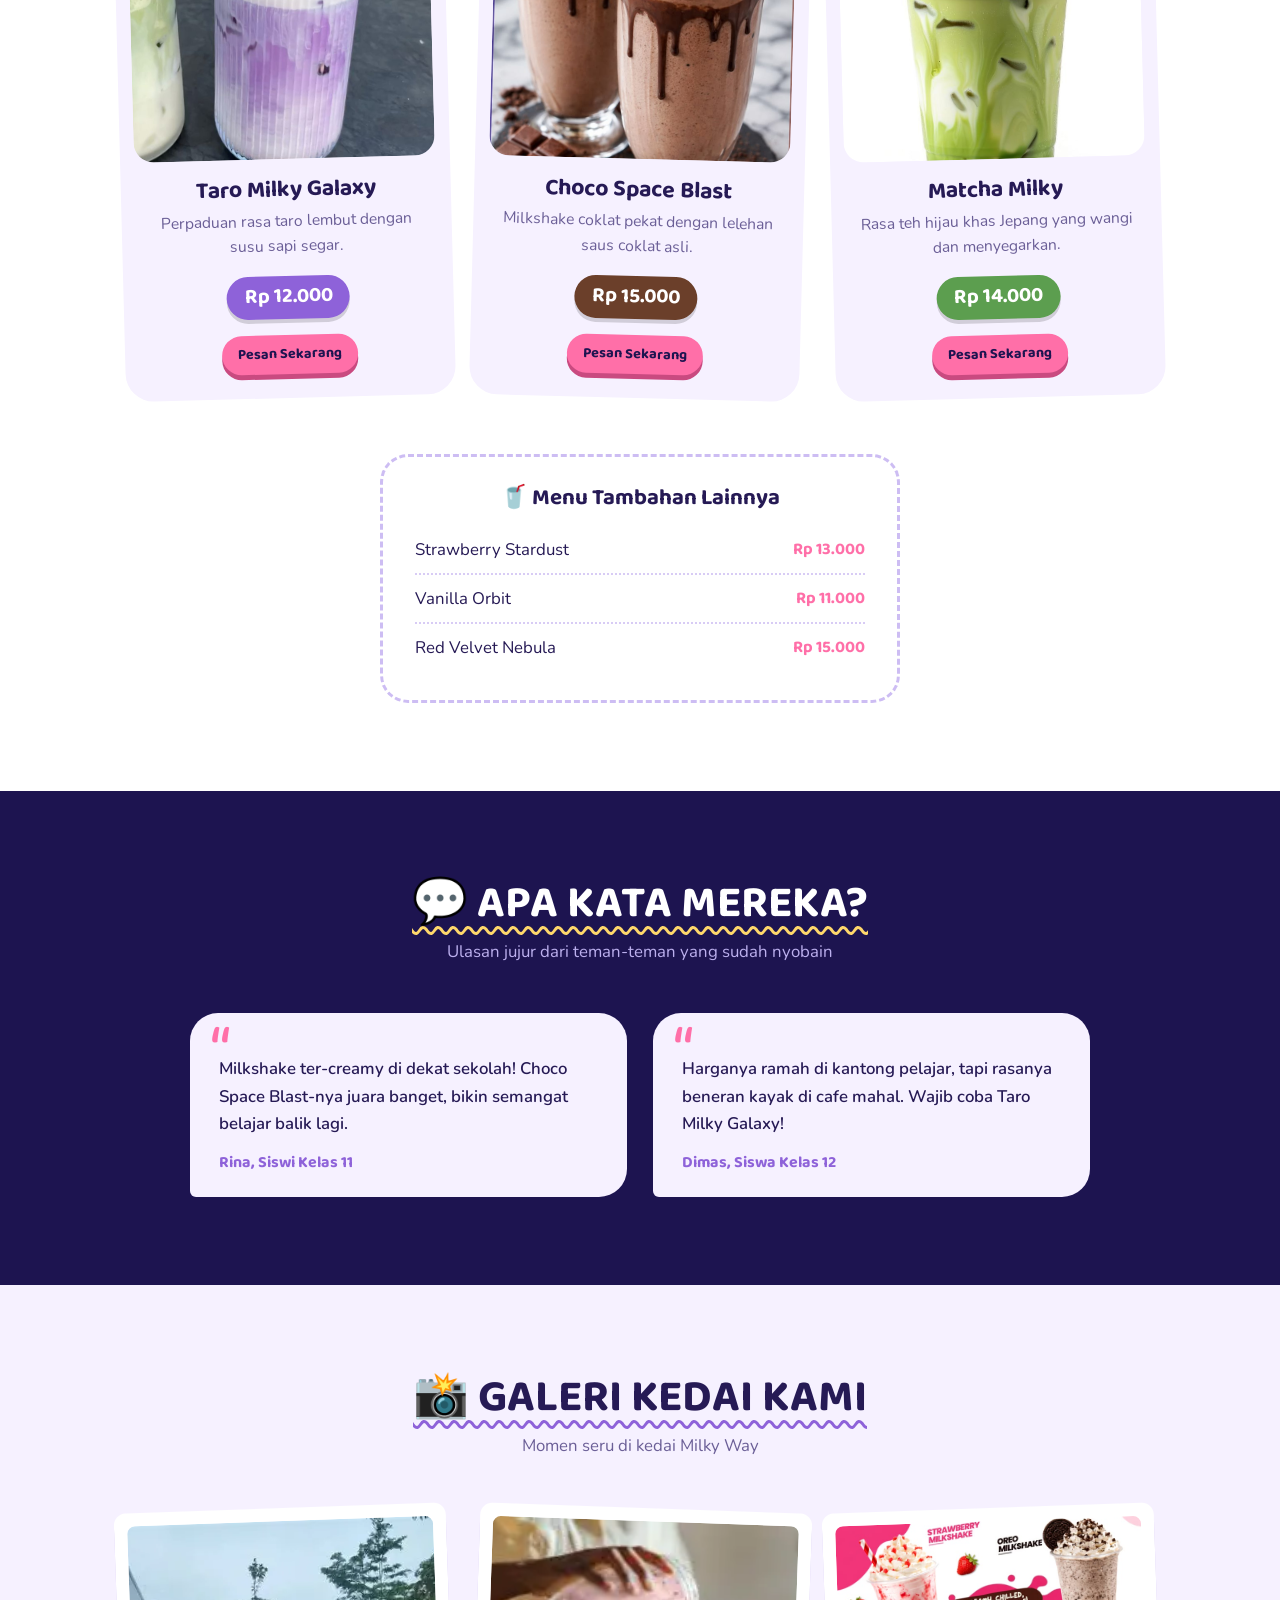
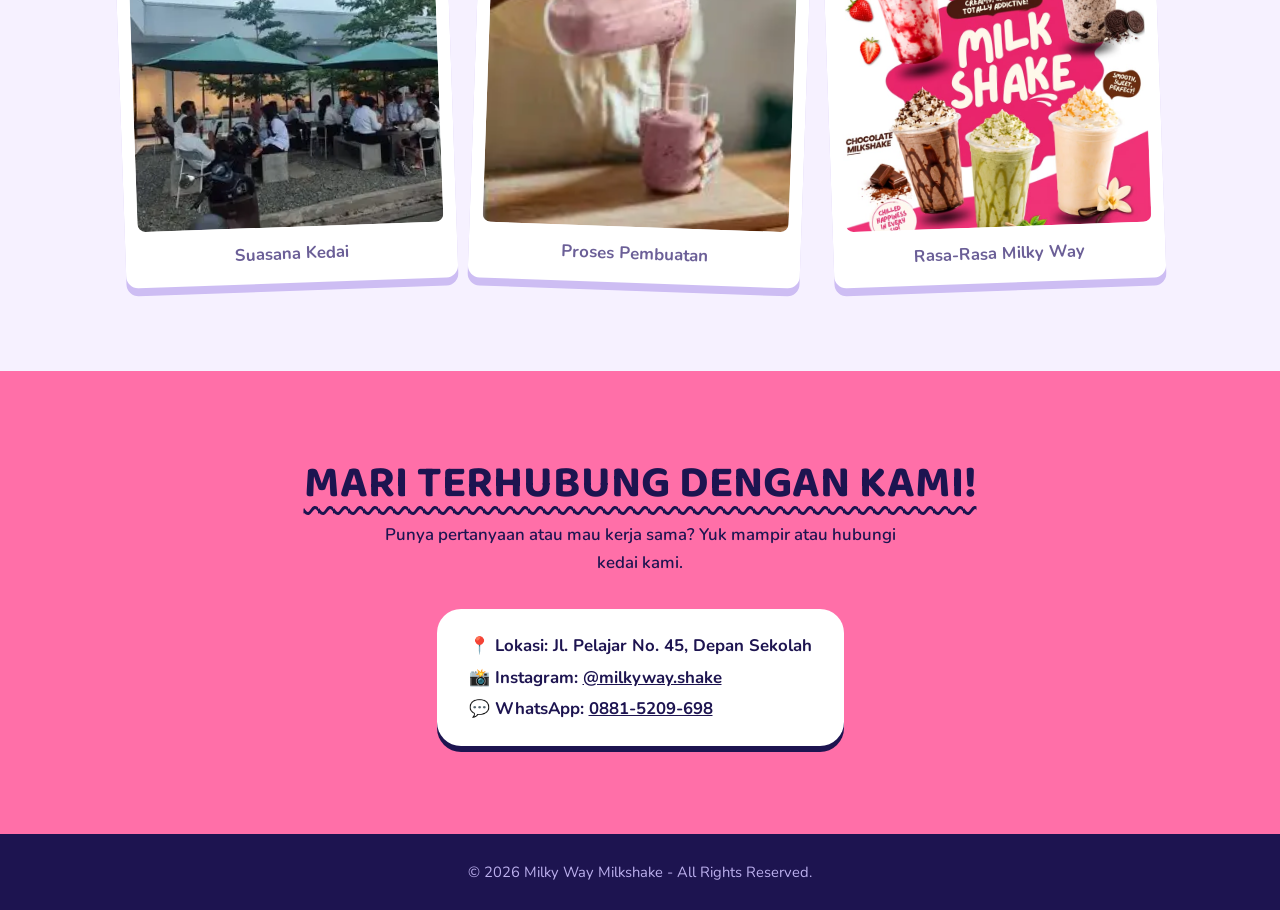
==== commit efa0de1a: "Update index.html" ====
--- a/index.html
+++ b/index.html
@@ -35,7 +35,7 @@
       <p>Minuman kekinian ala UMKM lokal dengan rasa premium, susu segar asli, dan topping melimpah yang pas di kantong pelajar.</p>
       <div class="hero-buttons">
         <a href="#menu" class="btn-primary">Lihat Menu</a>
-        <a href="https://wa.me/6281234567890?text=Halo%20Kak,%20saya%20mau%20pesan%20Milkshake%20Milky%20Way" target="_blank" class="btn-secondary">Pesan via WhatsApp</a>
+        <a href="https://wa.me/628815209698?text=Halo%20Kak,%20saya%20mau%20pesan%20Milkshake%20Milky%20Way" target="_blank" class="btn-secondary">Pesan via WhatsApp</a>
       </div>
     </div>
   </section>
@@ -75,14 +75,14 @@
         <h3>Choco Space Blast</h3>
         <p>Milkshake coklat pekat dengan lelehan saus coklat asli.</p>
         <span class="harga">Rp 15.000</span>
-        <a href="https://wa.me/6281234567890?text=Halo,%20saya%20mau%20pesan%20Choco%20Space%20Blast" target="_blank" class="btn-primary" style="margin-top: 1rem; display: inline-block; font-size: 0.9rem; padding: 0.5rem 1rem;">Pesan Sekarang</a>
+        <a href="https://wa.me/628815209698?text=Halo,%20saya%20mau%20pesan%20Choco%20Space%20Blast" target="_blank" class="btn-primary" style="margin-top: 1rem; display: inline-block; font-size: 0.9rem; padding: 0.5rem 1rem;">Pesan Sekarang</a>
       </div>
       <div class="menu-kartu">
         <img src="image/matcha.jpg" alt="Matcha Milky">
         <h3>Matcha Milky</h3>
         <p>Rasa teh hijau khas Jepang yang wangi dan menyegarkan.</p>
         <span class="harga">Rp 14.000</span>
-        <a href="https://wa.me/6281234567890?text=Halo,%20saya%20mau%20pesan%20Matcha%20Milky" target="_blank" class="btn-primary" style="margin-top: 1rem; display: inline-block; font-size: 0.9rem; padding: 0.5rem 1rem;">Pesan Sekarang</a>
+        <a href="https://wa.me/628815209698?text=Halo,%20saya%20mau%20pesan%20Matcha%20Milky" target="_blank" class="btn-primary" style="margin-top: 1rem; display: inline-block; font-size: 0.9rem; padding: 0.5rem 1rem;">Pesan Sekarang</a>
       </div>
     </div>
 
@@ -128,7 +128,7 @@
         <p>Proses Pembuatan</p>
       </div>
       <div class="galeri-kartu">
-        <img src="image/rasa.svg" alt="Berbagai rasa milkshake Milky Way">
+        <img src="image/varian.jpg" alt="Berbagai rasa milkshake Milky Way">
         <p>Rasa-Rasa Milky Way</p>
       </div>
     </div>
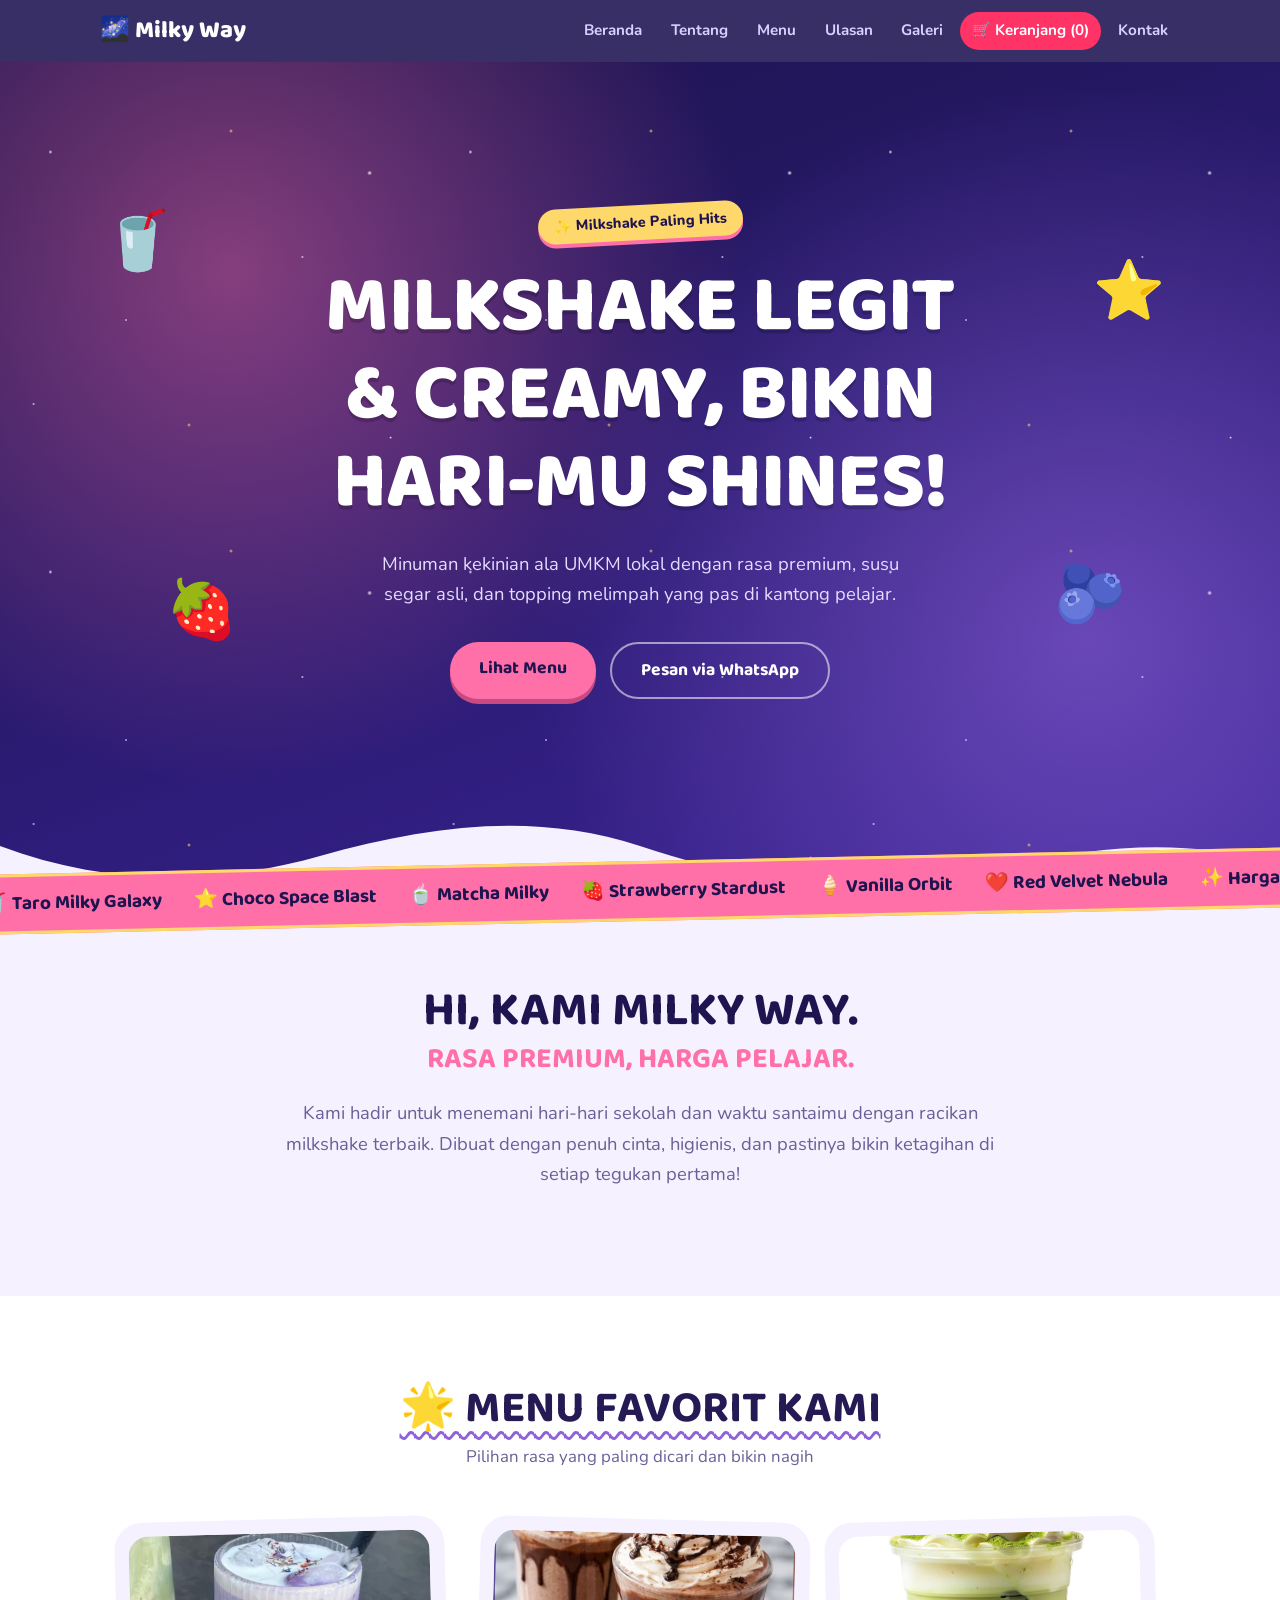
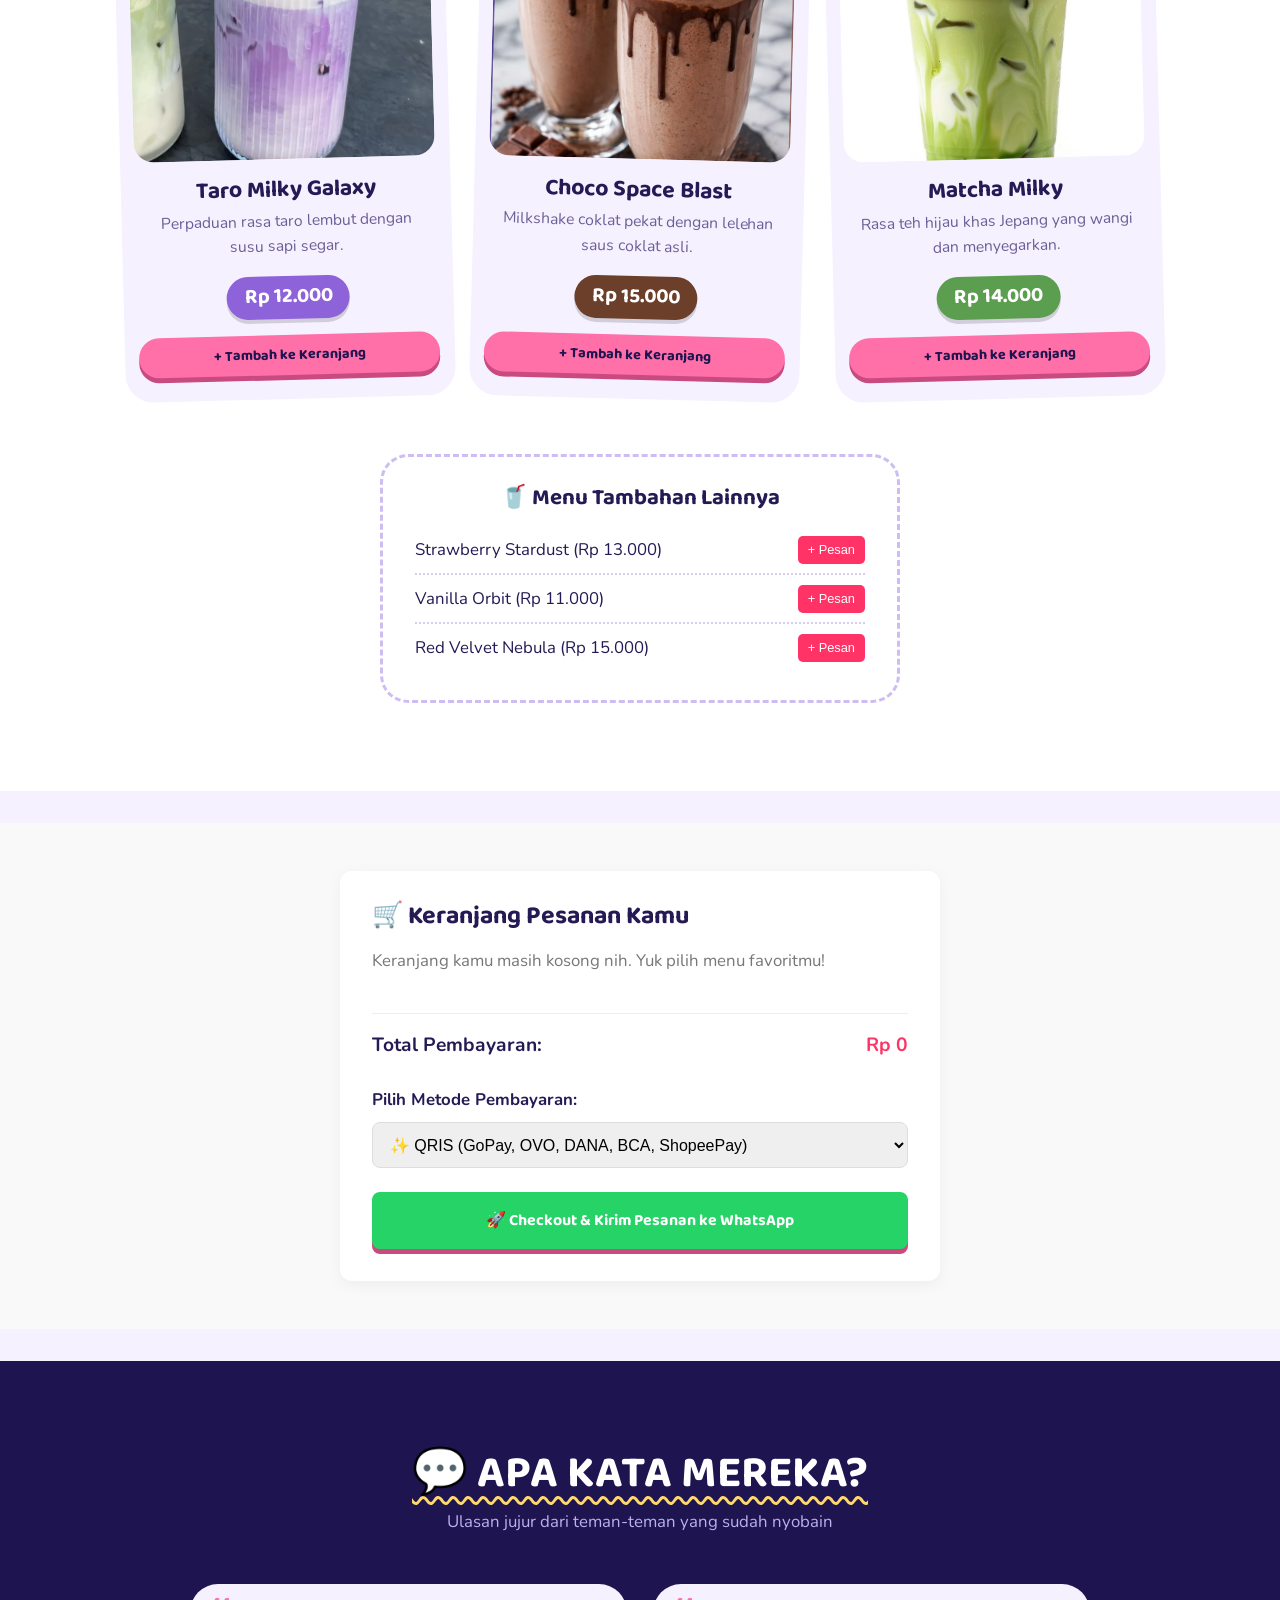
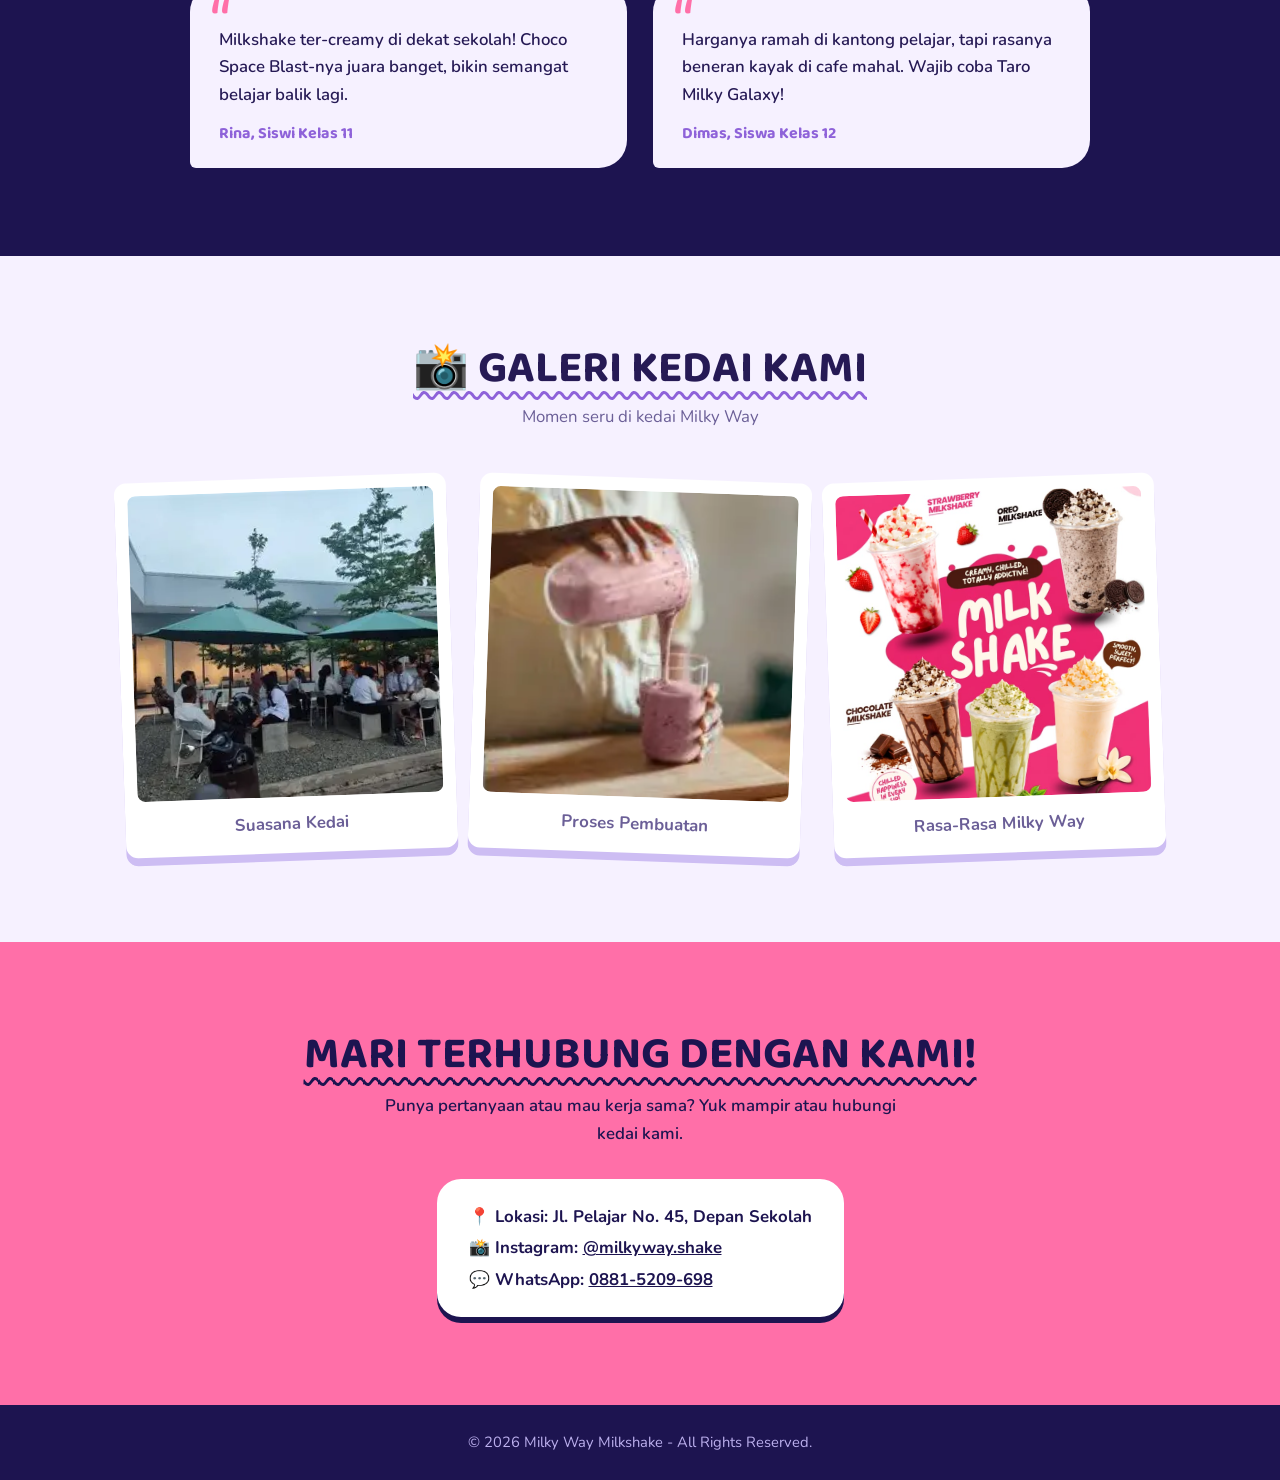
==== commit 38c966b3: "Update index.html" ====
--- a/index.html
+++ b/index.html
@@ -18,6 +18,7 @@
         <a href="#menu">Menu</a>
         <a href="#testimoni">Ulasan</a>
         <a href="#galeri">Galeri</a>
+        <a href="#keranjang-section" class="nav-cart-btn">🛒 Keranjang (<span id="cart-count">0</span>)</a>
         <a href="#kontak">Kontak</a>
       </nav>
     </div>
@@ -67,32 +68,72 @@
         <img src="image/taro.jpg" alt="Taro Milky Galaxy">
         <h3>Taro Milky Galaxy</h3>
         <p>Perpaduan rasa taro lembut dengan susu sapi segar.</p>
-        <span class="harga">Rp 12.000</span>
-        <a href="https://wa.me/6281234567890?text=Halo,%20saya%20mau%20pesan%20Taro%20Milky%20Galaxy" target="_blank" class="btn-primary" style="margin-top: 1rem; display: inline-block; font-size: 0.9rem; padding: 0.5rem 1rem;">Pesan Sekarang</a>
+        <span class="harga" data-price="12000">Rp 12.000</span>
+        <button onclick="tambahKeKeranjang('Taro Milky Galaxy', 12000)" class="btn-primary" style="margin-top: 1rem; border: none; cursor: pointer; display: inline-block; font-size: 0.9rem; padding: 0.5rem 1rem;">+ Tambah ke Keranjang</button>
       </div>
       <div class="menu-kartu">
         <img src="image/choco.jpg" alt="Choco Space Blast">
         <h3>Choco Space Blast</h3>
         <p>Milkshake coklat pekat dengan lelehan saus coklat asli.</p>
-        <span class="harga">Rp 15.000</span>
-        <a href="https://wa.me/628815209698?text=Halo,%20saya%20mau%20pesan%20Choco%20Space%20Blast" target="_blank" class="btn-primary" style="margin-top: 1rem; display: inline-block; font-size: 0.9rem; padding: 0.5rem 1rem;">Pesan Sekarang</a>
+        <span class="harga" data-price="15000">Rp 15.000</span>
+        <button onclick="tambahKeKeranjang('Choco Space Blast', 15000)" class="btn-primary" style="margin-top: 1rem; border: none; cursor: pointer; display: inline-block; font-size: 0.9rem; padding: 0.5rem 1rem;">+ Tambah ke Keranjang</button>
       </div>
       <div class="menu-kartu">
         <img src="image/matcha.jpg" alt="Matcha Milky">
         <h3>Matcha Milky</h3>
         <p>Rasa teh hijau khas Jepang yang wangi dan menyegarkan.</p>
-        <span class="harga">Rp 14.000</span>
-        <a href="https://wa.me/628815209698?text=Halo,%20saya%20mau%20pesan%20Matcha%20Milky" target="_blank" class="btn-primary" style="margin-top: 1rem; display: inline-block; font-size: 0.9rem; padding: 0.5rem 1rem;">Pesan Sekarang</a>
+        <span class="harga" data-price="14000">Rp 14.000</span>
+        <button onclick="tambahKeKeranjang('Matcha Milky', 14000)" class="btn-primary" style="margin-top: 1rem; border: none; cursor: pointer; display: inline-block; font-size: 0.9rem; padding: 0.5rem 1rem;">+ Tambah ke Keranjang</button>
       </div>
     </div>
 
     <div class="menu-lainnya">
       <h3>🥤 Menu Tambahan Lainnya</h3>
       <ul>
-        <li><span>Strawberry Stardust</span> <strong>Rp 13.000</strong></li>
-        <li><span>Vanilla Orbit</span> <strong>Rp 11.000</strong></li>
-        <li><span>Red Velvet Nebula</span> <strong>Rp 15.000</strong></li>
+        <li>
+          <span>Strawberry Stardust (Rp 13.000)</span> 
+          <button onclick="tambahKeKeranjang('Strawberry Stardust', 13000)" class="btn-small">+ Pesan</button>
+        </li>
+        <li>
+          <span>Vanilla Orbit (Rp 11.000)</span> 
+          <button onclick="tambahKeKeranjang('Vanilla Orbit', 11000)" class="btn-small">+ Pesan</button>
+        </li>
+        <li>
+          <span>Red Velvet Nebula (Rp 15.000)</span> 
+          <button onclick="tambahKeKeranjang('Red Velvet Nebula', 15000)" class="btn-small">+ Pesan</button>
+        </li>
       </ul>
+    </div>
+  </section>
+
+  <!-- KERANJANG & PEMBAYARAN DIGITAL -->
+  <section id="keranjang-section" class="keranjang-section" style="background: #f9f9f9; padding: 3rem 1rem; margin: 2rem 0;">
+    <div style="max-width: 600px; margin: auto; background: white; padding: 2rem; border-radius: 12px; box-shadow: 0 4px 15px rgba(0,0,0,0.05);">
+      <h2>🛒 Keranjang Pesanan Kamu</h2>
+      <div id="cart-items" style="margin: 1rem 0; min-height: 50px;">
+        <p style="color: #777;">Keranjang kamu masih kosong nih. Yuk pilih menu favoritmu!</p>
+      </div>
+      
+      <hr style="border: 0; border-top: 1px solid #eee; margin: 1rem 0;">
+      
+      <div style="display: flex; justify-content: space-between; font-size: 1.2rem; font-weight: bold;">
+        <span>Total Pembayaran:</span>
+        <span id="cart-total" style="color: #ff3366;">Rp 0</span>
+      </div>
+
+      <!-- Pilih Metode Pembayaran -->
+      <div style="margin-top: 1.5rem;">
+        <label style="display: block; font-weight: bold; margin-bottom: 0.5rem;">Pilih Metode Pembayaran:</label>
+        <select id="payment-method" style="width: 100%; padding: 0.8rem; border-radius: 8px; border: 1px solid #ddd; font-size: 1rem;">
+          <option value="QRIS (Scan & Pay)">✨ QRIS (GoPay, OVO, DANA, BCA, ShopeePay)</option>
+          <option value="Transfer Bank (BCA)">🏦 Transfer Bank BCA</option>
+          <option value="COD / Bayar di Tempat">💵 COD (Bayar di Kedai/Tempat)</option>
+        </select>
+      </div>
+
+      <button onclick="checkoutWhatsApp()" class="btn-primary" style="width: 100%; margin-top: 1.5rem; padding: 1rem; border: none; border-radius: 8px; font-size: 1rem; cursor: pointer; background: #25d366; color: white; font-weight: bold;">
+        🚀 Checkout & Kirim Pesanan ke WhatsApp
+      </button>
     </div>
   </section>
 
@@ -149,5 +190,115 @@
     <p>&copy; 2026 Milky Way Milkshake - All Rights Reserved.</p>
   </footer>
 
+  <!-- JAVASCRIPT KERANJANG -->
+  <script>
+    let cart = [];
+
+    function tambahKeKeranjang(nama, harga) {
+      let item = cart.find(i => i.nama === nama);
+      if (item) {
+        item.jumlah += 1;
+      } else {
+        cart.push({ nama: nama, harga: harga, jumlah: 1 });
+      }
+      updateCartUI();
+      alert(nama + ' berhasil ditambahkan ke keranjang! 🥤');
+    }
+
+    function ubahJumlah(nama, delta) {
+      let item = cart.find(i => i.nama === nama);
+      if (item) {
+        item.jumlah += delta;
+        if (item.jumlah <= 0) {
+          cart = cart.filter(i => i.nama !== nama);
+        }
+      }
+      updateCartUI();
+    }
+
+    function updateCartUI() {
+      const cartItemsContainer = document.getElementById('cart-items');
+      const cartTotalElement = document.getElementById('cart-total');
+      const cartCountElement = document.getElementById('cart-count');
+
+      cartItemsContainer.innerHTML = '';
+      let total = 0;
+      let totalQty = 0;
+
+      if (cart.length === 0) {
+        cartItemsContainer.innerHTML = '<p style="color: #777;">Keranjang kamu masih kosong nih. Yuk pilih menu favoritmu!</p>';
+        cartTotalElement.innerText = 'Rp 0';
+        cartCountElement.innerText = '0';
+        return;
+      }
+
+      cart.forEach(item => {
+        let subtotal = item.harga * item.jumlah;
+        total += subtotal;
+        totalQty += item.jumlah;
+
+        cartItemsContainer.innerHTML += `
+          <div style="display: flex; justify-content: space-between; align-items: center; margin-bottom: 0.8rem; border-bottom: 1px dashed #eee; padding-bottom: 0.5rem;">
+            <div>
+              <strong>${item.nama}</strong><br>
+              <small style="color: #666;">Rp ${item.harga.toLocaleString()} x ${item.jumlah}</small>
+            </div>
+            <div>
+              <button onclick="ubahJumlah('${item.nama}', -1)" style="padding: 2px 8px; cursor: pointer;">-</button>
+              <span style="margin: 0 8px;">${item.jumlah}</span>
+              <button onclick="ubahJumlah('${item.nama}', 1)" style="padding: 2px 8px; cursor: pointer;">+</button>
+            </div>
+          </div>
+        `;
+      });
+
+      cartTotalElement.innerText = 'Rp ' + total.toLocaleString();
+      cartCountElement.innerText = totalQty;
+    }
+
+    function checkoutWhatsApp() {
+      if (cart.length === 0) {
+        alert('Keranjang belanja masih kosong! Silakan pilih menu terlebih dahulu.');
+        return;
+      }
+
+      const paymentMethod = document.getElementById('payment-method').value;
+      let pesan = "Halo Kak, saya mau pesan Milkshake Milky Way:\n\n";
+      
+      let total = 0;
+      cart.forEach(item => {
+        let subtotal = item.harga * item.jumlah;
+        total += subtotal;
+        pesan += `- ${item.nama} (${item.jumlah}x) = Rp ${subtotal.toLocaleString()}\n`;
+      });
+
+      pesan += `\n*Total Pembayaran: Rp ${total.toLocaleString()}*`;
+      pesan += `\n*Metode Pembayaran: ${paymentMethod}*`;
+      pesan += `\n\nTerima kasih! Mohon segera diproses ya Kak. ✨`;
+
+      const encodedMessage = encodeURIComponent(pesan);
+      window.open(`https://wa.me/628815209698?text=${encodedMessage}`, '_blank');
+    }
+  </script>
+
+  <!-- Tambahan Styling Kecil untuk Tombol Tambahan Menu -->
+  <style>
+    .btn-small {
+      background: #ff3366;
+      color: white;
+      border: none;
+      padding: 4px 10px;
+      border-radius: 5px;
+      cursor: pointer;
+      font-size: 0.8rem;
+    }
+    .nav-cart-btn {
+      background: #ff3366;
+      color: white !important;
+      padding: 6px 12px;
+      border-radius: 20px;
+    }
+  </style>
+
 </body>
 </html>
